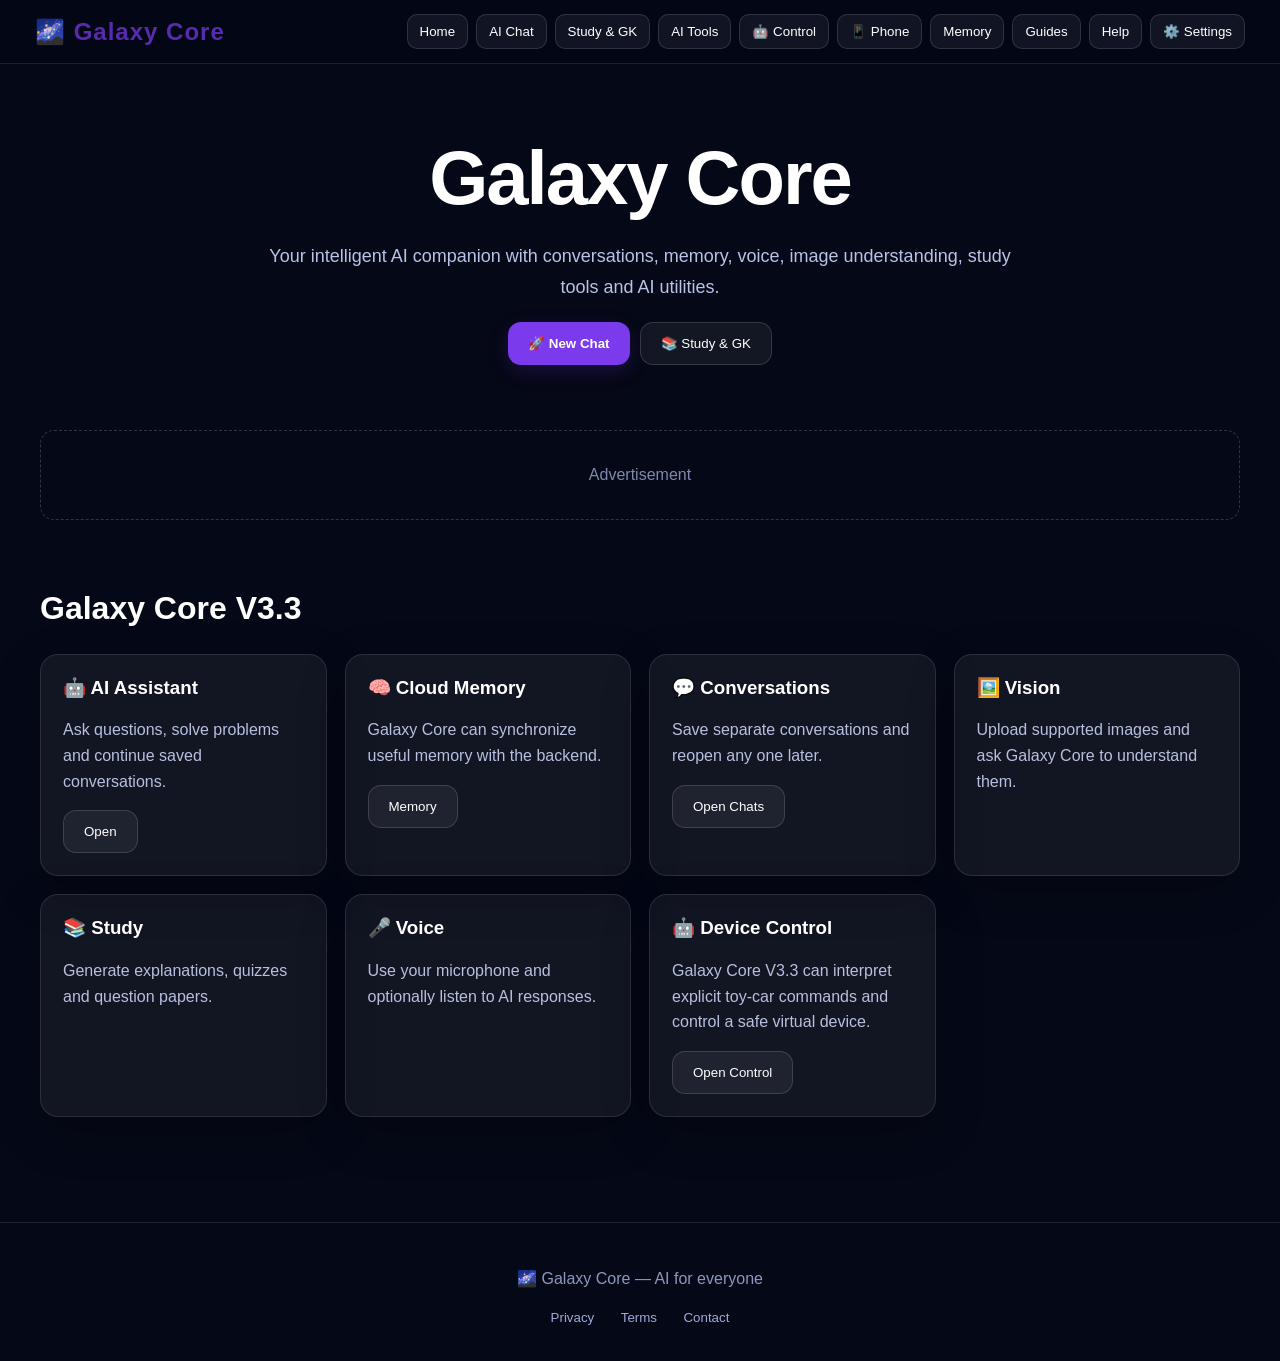
==== Galaxy-core-main/frontend/index.html @ 50ab798a "Add files via upload" ====
<!DOCTYPE html>
<html lang="en">
<head>
<meta charset="UTF-8">
<meta name="viewport" content="width=device-width, initial-scale=1.0">
<title>Galaxy Core</title>
<meta name="theme-color" content="#050816">
<meta name="description" content="Galaxy Core - AI assistant with conversations, memory, voice and image understanding">
<link rel="manifest" href="manifest.json">
<link rel="icon" href="icon-192.png">

<style>
*{box-sizing:border-box}
html{scroll-behavior:smooth}
body{margin:0;font-family:Arial,Helvetica,sans-serif;background:radial-gradient(circle at top,#111a45 0%,#050816 45%,#02030a 100%);color:#fff;min-height:100vh}
button,textarea,input,select{font-family:inherit}
button{cursor:pointer}
header{position:sticky;top:0;z-index:1000;background:rgba(4,7,22,.94);backdrop-filter:blur(14px);border-bottom:1px solid rgba(255,255,255,.1)}
.nav{max-width:1250px;margin:auto;padding:14px 20px;display:flex;align-items:center;justify-content:space-between;gap:20px}
.logo{font-size:24px;font-weight:800;letter-spacing:1px}.logo span{opacity:.7}
.nav-links{display:flex;gap:8px;flex-wrap:wrap;justify-content:flex-end}
.nav-links button,.control-row button,.file-label{background:rgba(255,255,255,.06);color:#fff;border:1px solid rgba(255,255,255,.13);border-radius:10px;padding:9px 12px}
.nav-links button:hover,.control-row button:hover,.file-label:hover{background:rgba(255,255,255,.1)}
.container{width:min(1200px,calc(100% - 30px));margin:auto}
.hero{padding:70px 0 40px;text-align:center}.hero h1{font-size:clamp(40px,8vw,76px);margin:0;letter-spacing:-2px}
.hero p{max-width:750px;margin:20px auto;color:#b9c3e6;font-size:18px;line-height:1.7}
.primary{background:linear-gradient(135deg,#6c63ff,#00d4ff);color:#fff;border:none;border-radius:13px;padding:13px 20px;font-weight:700}
.secondary{background:rgba(255,255,255,.06);color:#fff;border:1px solid rgba(255,255,255,.14);border-radius:13px;padding:13px 20px}
.section{padding:45px 0}.section h2{margin-top:0;font-size:32px}
.grid{display:grid;grid-template-columns:repeat(auto-fit,minmax(230px,1fr));gap:18px}
.card{background:rgba(255,255,255,.055);border:1px solid rgba(255,255,255,.11);border-radius:18px;padding:22px;box-shadow:0 15px 50px rgba(0,0,0,.2)}
.card h3{margin-top:0}.card p{color:#b7c0df;line-height:1.6}
.ad-slot{min-height:90px;border:1px dashed rgba(255,255,255,.18);border-radius:14px;display:flex;align-items:center;justify-content:center;color:#7f89ad;margin:25px 0}
.hidden{display:none!important}
footer{margin-top:60px;padding:30px 0;border-top:1px solid rgba(255,255,255,.1);color:#8e98bd;text-align:center}
footer button{background:none;border:none;color:#9fa9d8;margin:5px}
.chat-layout{display:grid;grid-template-columns:280px minmax(0,1fr);gap:14px}
.conversation-panel{background:rgba(0,0,0,.22);border:1px solid rgba(255,255,255,.1);border-radius:18px;padding:12px;min-height:620px}
.conversation-head{display:flex;gap:8px;align-items:center;justify-content:space-between;margin-bottom:10px}
.conversation-list{display:grid;gap:7px;max-height:560px;overflow:auto}
.conversation-item{display:flex;gap:5px;align-items:center}
.conversation-open{flex:1;text-align:left;background:rgba(255,255,255,.05);color:#fff;border:1px solid rgba(255,255,255,.08);border-radius:10px;padding:10px}
.conversation-open.active{background:rgba(108,99,255,.28);border-color:rgba(108,99,255,.65)}
.conversation-delete{width:35px;height:35px;padding:0;border-radius:8px;background:rgba(255,70,70,.12);color:#fff;border:1px solid rgba(255,255,255,.08)}
.conversation-title{display:block;white-space:nowrap;overflow:hidden;text-overflow:ellipsis}
.conversation-date{display:block;color:#8993b9;font-size:11px;margin-top:4px}
.chat-box{background:rgba(0,0,0,.22);border:1px solid rgba(255,255,255,.1);border-radius:20px;overflow:hidden}
.chat-toolbar{display:flex;align-items:center;justify-content:space-between;gap:8px;padding:12px 15px;border-bottom:1px solid rgba(255,255,255,.1)}
.mobile-more{display:none;background:rgba(255,255,255,.06);color:#fff;border:1px solid rgba(255,255,255,.14);border-radius:10px;padding:6px 12px;font-size:22px;line-height:1}.mobile-conversation-menu{display:none}
.current-title{font-weight:700;overflow:hidden;text-overflow:ellipsis;white-space:nowrap}
.messages{min-height:400px;max-height:650px;overflow-y:auto;padding:20px}
.empty-chat{text-align:center;color:#8993b9;padding:80px 20px}
.message{max-width:85%;margin:12px 0;padding:13px 16px;border-radius:15px;line-height:1.55;white-space:pre-wrap;word-wrap:break-word}
.user-message{margin-left:auto;background:rgba(92,79,255,.35)}
.ai-message{margin-right:auto;background:rgba(255,255,255,.07)}
.message-tools{display:flex;gap:6px;margin-top:7px}
.message-tools button{font-size:12px;padding:5px 8px;border-radius:7px;background:rgba(255,255,255,.05);color:#b9c3e6;border:1px solid rgba(255,255,255,.08)}
.chat-controls{
position:sticky;
bottom:12px;
z-index:50;
margin:12px 14px 14px;
padding:12px;
border:1px solid rgba(255,255,255,.14);
border-radius:18px;
background:rgba(7,10,25,.82);
backdrop-filter:blur(18px);
-webkit-backdrop-filter:blur(18px);
box-shadow:0 12px 38px rgba(0,0,0,.38),0 0 0 1px rgba(124,58,237,.08);
}
textarea{width:100%;min-height:58px;max-height:180px;resize:vertical;background:rgba(0,0,0,.28);color:#fff;border:1px solid rgba(255,255,255,.14);border-radius:14px;padding:14px;outline:none;box-sizing:border-box}
textarea:focus,input:focus,select:focus{border-color:#6c63ff;box-shadow:0 0 0 2px rgba(108,99,255,.12)}
.control-row{display:flex;align-items:center;flex-wrap:wrap;gap:8px;margin-top:9px}
.control-row button,.file-label{height:40px;display:inline-flex;align-items:center;justify-content:center;gap:6px;padding:0 12px;border-radius:12px;cursor:pointer;box-sizing:border-box}
.control-row button:not(.primary),.file-label{background:rgba(255,255,255,.06);color:#e9edff;border:1px solid rgba(255,255,255,.12)}
.control-row button:not(.primary):hover,.file-label:hover{background:rgba(255,255,255,.11);border-color:rgba(255,255,255,.22)}
.control-row .primary{min-width:88px;box-shadow:0 5px 18px rgba(108,99,255,.25)}
.file-label{display:inline-flex}
input[type=file]{display:none}
.preview{margin-top:12px;display:none}
.image-grid{display:grid;grid-template-columns:repeat(auto-fill,minmax(110px,1fr));gap:10px;margin-top:12px}
.image-card{position:relative;background:rgba(255,255,255,.05);border:1px solid rgba(255,255,255,.1);border-radius:12px;padding:6px}
.image-card img{width:100%;height:100px;object-fit:cover;border-radius:8px;display:block}
.image-card button{width:100%;margin-top:5px;padding:6px;border-radius:8px;border:1px solid rgba(255,255,255,.12);background:rgba(255,70,70,.15);color:#fff}
.image-count,.file-info,.status{margin-top:10px;color:#b9c3e6}.status{min-height:20px}
.tool-grid{display:grid;grid-template-columns:repeat(auto-fit,minmax(200px,1fr));gap:12px}.tool-grid button{padding:18px;border-radius:14px;color:#fff;background:rgba(255,255,255,.06);border:1px solid rgba(255,255,255,.12)}
.form-grid{display:grid;grid-template-columns:repeat(auto-fit,minmax(200px,1fr));gap:12px}.form-grid input,.form-grid select{width:100%;background:rgba(0,0,0,.25);color:#fff;border:1px solid rgba(255,255,255,.14);border-radius:11px;padding:12px}
.memory-list{display:grid;gap:10px}.memory-item{background:rgba(255,255,255,.05);border:1px solid rgba(255,255,255,.1);padding:13px;border-radius:12px}.small{color:#8993b9;font-size:13px}
.modal{position:fixed;inset:0;z-index:2000;background:rgba(0,0,0,.75);display:none;align-items:center;justify-content:center;padding:20px}
.modal-content{width:min(700px,100%);max-height:85vh;overflow-y:auto;background:#080c20;border:1px solid rgba(255,255,255,.13);border-radius:20px;padding:25px}
.close-btn{float:right;background:transparent;color:#fff;border:none;font-size:24px}

/* V3.2.1 — floating composer / fixed action controls */
.chat-box{position:relative;overflow:visible}
.messages{padding-bottom:18px}
.chat-controls::before{content:"";position:absolute;inset:-1px;border-radius:18px;pointer-events:none;border:1px solid rgba(124,58,237,.08)}
@media(max-width:700px){
  .chat-controls{position:sticky;bottom:8px;margin:8px 8px 10px;padding:10px;border-radius:16px}
  .chat-controls textarea{min-height:52px;font-size:15px}
  .control-row{gap:6px}
  .control-row button,.file-label{height:38px;min-width:38px;padding:0 10px;border-radius:11px}
  .control-row .primary{min-width:70px}
}
@media(max-width:430px){
  .control-row button,.file-label{font-size:0;width:40px;padding:0}
  .control-row button::first-letter,.file-label::first-letter{font-size:18px}
  .control-row .primary{font-size:0;width:44px}
  .control-row .primary::first-letter{font-size:18px}
}
@media(max-width:850px){.chat-layout{grid-template-columns:1fr}.conversation-panel{display:none}.conversation-list{max-height:220px}.nav{align-items:flex-start;flex-direction:column}.mobile-more{display:block}.chat-box{position:relative}.mobile-conversation-menu{position:absolute;right:10px;top:58px;z-index:1000;width:min(340px,calc(100vw - 28px));background:#080c20;border:1px solid rgba(255,255,255,.14);border-radius:16px;padding:12px;box-shadow:0 18px 50px rgba(0,0,0,.45)}.mobile-conversation-menu.open{display:block}.mobile-conversation-menu .conversation-list{display:grid;max-height:55vh;overflow:auto}}
@media(max-width:700px){.nav-links{justify-content:flex-start}.message{max-width:94%}.hero{padding-top:40px}}

:root {
    --gc-accent: #7c3aed;
    --gc-font-scale: 1;
    --gc-bg: #050816;
}
body { font-size: calc(16px * var(--gc-font-scale)); }
.gc-settings-grid { display:grid; grid-template-columns:repeat(auto-fit,minmax(220px,1fr)); gap:15px; }
.gc-setting { padding:15px; border:1px solid rgba(255,255,255,.12); border-radius:14px; }
.gc-setting label { display:block; margin-bottom:8px; font-weight:600; }
.gc-setting input, .gc-setting select { width:100%; padding:10px; border-radius:10px; border:1px solid rgba(255,255,255,.18); background:rgba(0,0,0,.18); color:inherit; box-sizing:border-box; }
.gc-accent-button { border-color:var(--gc-accent) !important; }
.gc-accent-text { color:var(--gc-accent) !important; }

/* ============================================================
   V3.2.1 PERSONALIZATION FIXES
============================================================ */
:root{--gc-accent:#7c3aed;--gc-accent-soft:rgba(124,58,237,.18);--gc-font-scale:1;--gc-bg:#050816}
body{font-size:calc(16px * var(--gc-font-scale));background:var(--gc-bg)!important}
.gc-settings-card{overflow:hidden}
.gc-settings-actions{display:flex;align-items:center;gap:10px;flex-wrap:wrap;margin-top:18px;padding-top:16px;border-top:1px solid rgba(255,255,255,.12)}
.gc-save-button{background:var(--gc-accent)!important;box-shadow:0 8px 24px var(--gc-accent-soft)!important}
.gc-save-status{font-weight:700;min-height:20px;color:var(--gc-accent)}
.gc-color-row{display:flex;gap:10px;align-items:center}
.gc-color-row input[type="color"]{width:54px;height:42px;padding:3px;cursor:pointer;border-radius:10px}
.gc-color-preview{height:42px;flex:1;border-radius:10px;border:1px solid rgba(255,255,255,.18);background:var(--gc-bg)}
.gc-personalized-greeting{line-height:1.7;padding:24px!important;border:1px solid var(--gc-accent-soft);border-radius:18px;background:rgba(255,255,255,.035)}
.gc-personalized-greeting strong{color:var(--gc-accent)}
.gc-personalized-greeting span{opacity:.9}
.primary{background:var(--gc-accent)!important;box-shadow:0 6px 20px var(--gc-accent-soft)}
.nav-links button:hover,.control-row button:hover,.file-label:hover{border-color:var(--gc-accent);box-shadow:0 0 0 1px var(--gc-accent-soft)}
.gc-setting:focus-within{border-color:var(--gc-accent);box-shadow:0 0 0 2px var(--gc-accent-soft)}
textarea:focus,input:focus,select:focus{border-color:var(--gc-accent)!important;box-shadow:0 0 0 2px var(--gc-accent-soft)!important}
.logo span,.current-title{color:var(--gc-accent)!important}
.status-dot{background:var(--gc-accent)!important;box-shadow:0 0 12px var(--gc-accent)!important}
.chat-controls{border-color:var(--gc-accent-soft)}
body[data-gc-theme="light"]{background:#eef4fb!important;color:#14243a!important}
body[data-gc-theme="light"] header{background:rgba(255,255,255,.96);border-bottom-color:#cbd8e8}
body[data-gc-theme="light"] .nav-links button{color:#20344d;background:#fff;border-color:#c9d8e8}
body[data-gc-theme="light"] .hero p,body[data-gc-theme="light"] .card p,body[data-gc-theme="light"] .small{color:#526b86}
body[data-gc-theme="light"] .card{background:#fff;border-color:#cbd8e8;box-shadow:0 10px 30px rgba(30,60,90,.08)}
body[data-gc-theme="light"] .chat-box{background:#f4f8fd;border-color:#cbd8e8}
body[data-gc-theme="light"] .chat-toolbar{background:#fff;border-bottom-color:#d4dfeb}
body[data-gc-theme="light"] .messages{background:#f4f8fd}
body[data-gc-theme="light"] .chat-controls{background:rgba(255,255,255,.94);border-color:#cbd8e8}
body[data-gc-theme="light"] textarea,body[data-gc-theme="light"] input,body[data-gc-theme="light"] select{background:#fff;color:#14243a;border-color:#b9cbe0}
body[data-gc-theme="light"] .control-row button,body[data-gc-theme="light"] .file-label{color:#20344d;background:#fff;border-color:#c4d4e5}
body[data-gc-theme="light"] .gc-setting{background:#f5f9fd;border-color:#cbd8e8}
body[data-gc-theme="light"] .message.ai-message{background:#fff;color:#17263a;border-color:#d1deeb}
body[data-gc-theme="light"] .message.user-message{background:var(--gc-accent);color:#fff}
body[data-gc-theme="light"] .empty-chat{color:#526b86}
body[data-gc-theme="midnight"]{background:#02030b!important}
body[data-gc-theme="midnight"] header,body[data-gc-theme="midnight"] .chat-controls{background:rgba(4,6,18,.94)}
body[data-gc-theme="system"]{}

.gc-control-grid{display:grid;grid-template-columns:repeat(auto-fit,minmax(180px,1fr));gap:12px;margin-top:16px}
.gc-control-stat{background:rgba(255,255,255,.05);border:1px solid rgba(255,255,255,.1);border-radius:14px;padding:16px}
.gc-control-stat .label{display:block;color:#8993b9;font-size:12px;text-transform:uppercase;letter-spacing:.08em;margin-bottom:6px}
.gc-control-stat .value{font-size:22px;font-weight:800}
.gc-device-status{margin-top:15px;padding:14px;border-radius:13px;background:rgba(34,197,94,.08);border:1px solid rgba(34,197,94,.25);color:#d9ffe8}
.gc-control-actions{display:flex;gap:10px;flex-wrap:wrap;margin-top:16px}
.gc-control-actions button{min-width:130px}
.gc-command-hint{color:#aeb8d8;line-height:1.7;margin-top:12px}
body[data-gc-theme="light"] .gc-control-stat{background:#f5f9fd;border-color:#cbd8e8}
body[data-gc-theme="light"] .gc-device-status{background:#eefaf2;color:#185c34;border-color:#bfe4ca}
@media(max-width:700px){.gc-settings-actions{flex-direction:column;align-items:stretch}.gc-settings-actions button{width:100%}.gc-save-status{text-align:center}}

</style>
</head>

<body>
<header>
<div class="nav">
<div class="logo">🌌 Galaxy <span>Core</span></div>
<div class="nav-links">
<button onclick="showSection('home')">Home</button>
<button onclick="showSection('chat')">AI Chat</button>
<button onclick="showSection('study')">Study & GK</button>
<button onclick="showSection('tools')">AI Tools</button>
<button onclick="showSection('control')">🤖 Control</button><button onclick="showSection('chat')">📱 Phone</button>
<button onclick="showSection('memory')">Memory</button>
<button onclick="showSection('guides')">Guides</button>
<button onclick="showSection('help')">Help</button>
            <button onclick="showSection('settings')">⚙️ Settings</button>
</div>
</div>
</header>

<main>
<div id="home" class="container">
<section class="hero">
<h1>Galaxy Core</h1>
<p>Your intelligent AI companion with conversations, memory, voice, image understanding, study tools and AI utilities.</p>
<div style="display:flex;justify-content:center;gap:10px;flex-wrap:wrap">
<button class="primary" onclick="startNewChat();showSection('chat')">🚀 New Chat</button>
<button class="secondary" onclick="showSection('study')">📚 Study & GK</button>
</div>
</section>

<div class="ad-slot">Advertisement</div>

<section class="section">
<h2>Galaxy Core V3.3</h2>
<div class="grid">
<div class="card"><h3>🤖 AI Assistant</h3><p>Ask questions, solve problems and continue saved conversations.</p><button class="secondary" onclick="showSection('chat')">Open</button></div>
<div class="card"><h3>🧠 Cloud Memory</h3><p>Galaxy Core can synchronize useful memory with the backend.</p><button class="secondary" onclick="showSection('memory')">Memory</button></div>
<div class="card"><h3>💬 Conversations</h3><p>Save separate conversations and reopen any one later.</p><button class="secondary" onclick="showSection('chat')">Open Chats</button></div>
<div class="card"><h3>🖼️ Vision</h3><p>Upload supported images and ask Galaxy Core to understand them.</p></div>
<div class="card"><h3>📚 Study</h3><p>Generate explanations, quizzes and question papers.</p></div>
<div class="card"><h3>🎤 Voice</h3><p>Use your microphone and optionally listen to AI responses.</p></div>
<div class="card"><h3>🤖 Device Control</h3><p>Galaxy Core V3.3 can interpret explicit toy-car commands and control a safe virtual device.</p><button class="secondary" onclick="showSection('control')">Open Control</button></div>
</div>
</section>
</div>

<section id="chat" class="container section hidden">
<h2>🤖 AI Chat</h2>

<div class="chat-layout">
<aside class="conversation-panel">
<div class="conversation-head">
<strong>💬 Conversations</strong>
<button class="primary" onclick="startNewChat()">＋ New</button>
</div>
<div class="small" style="margin-bottom:10px">Saved conversations remain here after refresh or reopening the app.</div>
<div id="conversationList" class="conversation-list"></div>
</aside>

<div class="chat-box">
<div class="chat-toolbar">
<div id="currentConversationTitle" class="current-title">New Chat</div>
<div style="display:flex;gap:6px">
<button class="secondary" onclick="renameCurrentConversation()">✏️ Rename</button>
</div>
<button class="mobile-more" onclick="toggleMobileConversations()" aria-label="More options">⋯</button>
</div>

<div id="mobileConversationMenu" class="mobile-conversation-menu">
<div class="conversation-head"><strong>💬 Conversations</strong><button class="primary" onclick="startNewChat();closeMobileConversations()">＋ New</button></div>
<div id="mobileConversationList" class="conversation-list"></div>
</div>

<div id="messages" class="messages">
<div class="empty-chat">🌌 Start a new conversation with Galaxy Core.</div>
</div>

<div class="chat-controls">
<textarea id="messageInput" placeholder="Ask Galaxy Core anything..." onkeydown="handleEnter(event)"></textarea>

<div class="control-row">
<button class="primary" onclick="sendMessage()">🚀 Send</button>

<label class="file-label">🖼️ Image
<input id="imageInput" type="file" accept="image/jpeg,image/png,image/webp,image/gif" multiple onchange="handleImages(event)">
</label>

<label class="file-label">📄 Document
<input id="documentInput" type="file" accept=".pdf,.txt,.md,application/pdf,text/plain,text/markdown" onchange="handleDocument(event)">
</label>

<button onclick="startVoice()">🎤 Voice</button>
<button onclick="toggleTTS()" id="ttsButton">🔇 TTS OFF</button>
<button onclick="clearCurrentChat()">🗑️ Clear</button>
</div>

<div id="imagePreview" class="preview">
<div id="imageGrid" class="image-grid"></div>
<div id="imageCount" class="image-count"></div>
<button onclick="removeAllImages()">Remove All Images</button>
</div>

<div id="fileInfo" class="file-info"></div>
<div id="chatStatus" class="status"></div>
</div>
</div>
</div>
</section>

<section id="study" class="container section hidden">
<h2>📚 Study & GK</h2>
<div class="card">
<div class="form-grid">
<input id="studyTopic" placeholder="Topic e.g. Solar System">
<input id="studyClass" placeholder="Class e.g. VI">
<select id="studyQuestions"><option value="5">5 Questions</option><option value="10" selected>10 Questions</option><option value="20">20 Questions</option></select>
</div>
<div class="control-row">
<button class="primary" onclick="generateExplanation()">📖 Explain Topic</button>
<button class="primary" onclick="generateQuiz()">📝 Generate Quiz</button>
<button class="primary" onclick="generateQuestionPaper()">📄 Question Paper</button>
</div>
<div id="studyResult" class="card" style="margin-top:15px">Results will appear here.</div>
</div>
</section>

<section id="tools" class="container section hidden">
<h2>🛠️ AI Tools</h2>
<div class="card">
<textarea id="toolInput" placeholder="Enter text for the AI tool..."></textarea>
<div class="tool-grid" style="margin-top:15px">
<button onclick="runTool('summarize')">📌 Summarize</button>
<button onclick="runTool('rewrite')">✍️ Rewrite</button>
<button onclick="runTool('simplify')">💡 Simplify</button>
<button onclick="runTool('translate')">🌐 Translate</button>
<button onclick="runTool('ideas')">💭 Generate Ideas</button>
<button onclick="runTool('email')">✉️ Write Email</button>
<button onclick="runTool('code')">💻 Explain Code</button>
<button onclick="runTool('math')">🧮 Solve Problem</button>
</div>
<div id="toolResult" class="card" style="margin-top:15px">Tool result will appear here.</div>
</div>
</section>

<section id="control" class="container section hidden">
<h2>🤖 Galaxy Core Control Engine</h2>
<div class="card">
<p><strong>V3.3.0 Control Prototype</strong> — Galaxy Core can now distinguish explicit device commands from normal chat and control a software-only virtual toy car.</p>
<p class="gc-command-hint">Try voice or text commands such as <strong>“move the car forward”</strong>, <strong>“turn left”</strong>, <strong>“go forward slowly for 3 seconds”</strong>, or the emergency command <strong>“STOP”</strong>.</p>
<div class="gc-control-actions">
<button class="primary" onclick="sendControlCommand('move the car forward')">⬆️ Forward</button>
<button class="secondary" onclick="sendControlCommand('turn left')">↩️ Left</button>
<button class="secondary" onclick="sendControlCommand('turn right')">↪️ Right</button>
<button class="secondary" onclick="sendControlCommand('reverse the car')">⬇️ Reverse</button>
<button class="secondary" onclick="sendControlCommand('stop the car')">🛑 STOP</button>
<button class="secondary" onclick="resetVirtualCarUI()">↩️ Reset</button>
</div>
<div class="gc-control-grid">
<div class="gc-control-stat"><span class="label">Device</span><span id="gcCarName" class="value">Galaxy Virtual Car</span></div>
<div class="gc-control-stat"><span class="label">Direction</span><span id="gcCarDirection" class="value">North</span></div>
<div class="gc-control-stat"><span class="label">Speed</span><span id="gcCarSpeed" class="value">0%</span></div>
<div class="gc-control-stat"><span class="label">Position</span><span id="gcCarPosition" class="value">0.00, 0.00</span></div>
</div>
<div id="gcDeviceStatus" class="gc-device-status">🟢 Virtual device online — waiting for a command.</div>
</div>
</section>

<section id="memory" class="container section hidden">
<h2>🧠 Galaxy Core Memory</h2>
<div class="card">
<p>Galaxy Core uses an anonymous profile ID so your browser can identify your cloud-memory profile.</p>
<p class="small">Profile ID: <span id="profileIdDisplay"></span></p>
<div class="control-row">
<button class="primary" onclick="syncMemory()">🔄 Sync Current Chat</button>
<button class="secondary" onclick="refreshCloudMemory()">☁️ Load Cloud Memory</button>
<button class="secondary" onclick="clearCloudMemory()">🗑️ Clear Cloud Memory</button>
</div>
<div id="memoryStatus" class="status"></div>
</div>
<div class="card" style="margin-top:15px">
<h3>Saved Memory</h3>
<div id="memoryList" class="memory-list">No cloud memory loaded.</div>
</div>
</section>

<section id="settings" class="container section hidden">
<h2>⚙️ Galaxy Core Personalization</h2>
<div class="card gc-settings-card">
<p>Customize Galaxy Core on this device. Changes are applied when you press <strong>💾 Save Personalization</strong> and remain saved in this browser.</p>
<div class="gc-settings-grid">
<div class="gc-setting"><label for="gcTheme">🌗 Theme</label><select id="gcTheme"><option value="dark">Dark</option><option value="light">Light</option><option value="system">System</option></select></div>
<div class="gc-setting"><label for="gcAccent">🎨 Accent Color</label><select id="gcAccent"><option value="#7c3aed">Purple</option><option value="#06b6d4">Cyan</option><option value="#22c55e">Green</option><option value="#f59e0b">Amber</option><option value="#ef4444">Red</option><option value="#ec4899">Pink</option></select></div>
<div class="gc-setting"><label for="gcBackground">🖌️ Background Color</label><div class="gc-color-row"><input id="gcBackground" type="color" value="#050816" aria-label="Choose background color"><div id="gcBackgroundPreview" class="gc-color-preview" title="Selected background"></div></div></div>
<div class="gc-setting"><label for="gcFontSize">🔠 Font Size</label><select id="gcFontSize"><option value="0.9">Small</option><option value="1">Medium</option><option value="1.15">Large</option></select></div>
<div class="gc-setting"><label for="gcAiName">🤖 AI Name</label><input id="gcAiName" maxlength="40" placeholder="Galaxy Core"></div>
<div class="gc-setting"><label for="gcGreeting">👋 Greeting</label><input id="gcGreeting" maxlength="160" placeholder="Hello! How can I help you?"></div>
<div class="gc-setting"><label for="gcShowGreeting">💬 Show Greeting</label><select id="gcShowGreeting"><option value="true">Show</option><option value="false">Hide</option></select></div>
<div class="gc-setting"><label for="gcResponseStyle">📝 Response Style</label><select id="gcResponseStyle"><option value="balanced">Balanced</option><option value="concise">Concise</option><option value="detailed">Detailed</option><option value="friendly">Friendly</option><option value="professional">Professional</option></select></div>
<div class="gc-setting"><label for="gcVoiceEnabled">🔊 Voice Preference</label><select id="gcVoiceEnabled"><option value="manual">Manual</option><option value="on">Voice Ready</option><option value="off">Voice Off</option></select></div>
</div>
<div class="gc-settings-actions">
<button class="primary gc-save-button" onclick="savePersonalization()">💾 Save Personalization</button>
<button class="secondary" onclick="resetPersonalization()">↩️ Reset</button>
<span id="gcPersonalizationStatus" class="gc-save-status" aria-live="polite"></span>
</div>
</div>
</section>

<section id="guides" class="container section hidden">
<h2>📖 Guides</h2>
<div class="grid">
<div class="card"><h3>Generative AI</h3><p>Generative AI creates text, images, code and other content from user instructions.</p></div>
<div class="card"><h3>AI Memory</h3><p>Memory allows an AI application to preserve useful information between conversations.</p></div>
<div class="card"><h3>Galaxy Core Architecture</h3><p>The Cloudflare frontend communicates with the FastAPI backend hosted on Render.</p></div>
<div class="card"><h3>API Key Security</h3><p>API keys should remain on the backend and must never be exposed inside frontend JavaScript.</p></div>
<div class="card"><h3>Voice AI</h3><p>Browser speech recognition can convert spoken words into text before sending them to an AI backend.</p></div>
<div class="card"><h3>Multimodal AI</h3><p>Multimodal systems can process supported images and documents in addition to text.</p></div>
</div>
</section>

<section id="help" class="container section hidden">
<h2>❓ Help & FAQ</h2>
<div class="grid">
<div class="card"><h3>How do I chat?</h3><p>Open AI Chat, type your question and press Send.</p></div>
<div class="card"><h3>How do conversations work?</h3><p>Each saved conversation has its own message history. Refreshing the app opens a clean New Chat, while saved conversations remain available in the list.</p></div>
<div class="card"><h3>How does memory work?</h3><p>Galaxy Core associates your browser with an anonymous profile ID and can synchronize memory with the backend.</p></div>
<div class="card"><h3>Can I use images?</h3><p>Yes. Multiple supported images can be uploaded together and analyzed.</p></div>
<div class="card"><h3>Can I use voice?</h3><p>Yes, if your browser supports speech recognition.</p></div>
<div class="card"><h3>Why might a response fail?</h3><p>Cloud services and AI model providers can occasionally experience temporary errors or delays.</p></div>
</div>
</section>
</main>

<footer>
<p>🌌 Galaxy Core — AI for everyone</p>
<button onclick="openModal('privacyModal')">Privacy</button>
<button onclick="openModal('termsModal')">Terms</button>
<button onclick="openModal('contactModal')">Contact</button>
</footer>

<div id="privacyModal" class="modal"><div class="modal-content"><button class="close-btn" onclick="closeModal('privacyModal')">×</button><h2>Privacy</h2><p>Galaxy Core is designed to keep the Gemini API key on the backend rather than exposing it to browser users.</p><p>Anonymous profile information may be used to associate cloud-memory data with the same browser profile.</p><p>Do not enter highly sensitive personal information unless the service's final privacy policy explains how it is handled.</p></div></div>
<div id="termsModal" class="modal"><div class="modal-content"><button class="close-btn" onclick="closeModal('termsModal')">×</button><h2>Terms</h2><p>Galaxy Core is an AI software service. AI-generated answers may contain errors and should be independently checked when accuracy is important.</p><p>Users are responsible for the information they submit and how they use generated content.</p></div></div>
<div id="contactModal" class="modal"><div class="modal-content"><button class="close-btn" onclick="closeModal('contactModal')">×</button><h2>Contact</h2><p>Galaxy Core support contact information can be added here when the public support system is finalized.</p></div></div>


<script>
"use strict";

/* ============================================================
   CONFIG
   ============================================================ */

const API_BASE = "https://galaxy-core-2lbu.onrender.com";
const API_URL = API_BASE + "/chat";
const MEMORY_URL = API_BASE + "/memory";

const MAX_IMAGES = 10;
const MAX_IMAGE_SIZE = 20 * 1024 * 1024;
const MAX_TOTAL_IMAGE_SIZE = 100 * 1024 * 1024;
const MAX_HISTORY = 30;
const CONVERSATIONS_KEY = "galaxyCoreConversationsV2";
const PROFILE_KEY = "galaxyCoreProfileId";

/* ============================================================
   V3.3.1 PHONE ASSISTANT
   The cloud backend returns a validated PHONE_ACTION intent.
   The Android companion listens for the galaxycore:// URI.
   ============================================================ */

const PHONE_COMPANION_SCHEME = "galaxycore://open?app=";

function launchPhoneAction(data) {
    if (!data || data.intent !== "phone_action") return false;

    const app = String(data.action?.app || "").toLowerCase();
    const label = data.action?.label || app || "app";
    const allowed = new Set(["youtube", "whatsapp", "chrome"]);

    if (!allowed.has(app)) {
        addPhoneStatus(`⚠️ Phone action blocked: ${label}`);
        return true;
    }

    addPhoneStatus(`📱 Opening ${label}...`);

    try {
        window.location.href = PHONE_COMPANION_SCHEME + encodeURIComponent(app);
    } catch (error) {
        console.error("Phone companion launch:", error);
        addPhoneStatus("⚠️ Could not start the Android companion.");
    }
    return true;
}

function addPhoneStatus(text) {
    const status = document.getElementById("chatStatus");
    if (status) status.textContent = text;
}

/* ============================================================
   PROFILE
   ============================================================ */

function createProfileId() {
    if (window.crypto && crypto.randomUUID) return crypto.randomUUID();
    return "gc-" + Date.now().toString(36) + "-" + Math.random().toString(36).slice(2);
}

let profileId = localStorage.getItem(PROFILE_KEY);
if (!profileId) {
    profileId = createProfileId();
    localStorage.setItem(PROFILE_KEY, profileId);
}
document.getElementById("profileIdDisplay").textContent = profileId;

/* ============================================================
   CONVERSATIONS
   IMPORTANT:
   - Conversations persist in localStorage.
   - The ACTIVE chat is intentionally NOT restored on refresh.
   - On every page/app load we start with a clean New Chat.
   ============================================================ */

let conversations = loadConversations();
let currentConversationId = null;
let history = [];
let selectedImages = [];
let selectedDocument = null;
let cloudMemory = [];
let ttsEnabled = false;

function loadConversations() {
    try {
        const value = JSON.parse(localStorage.getItem(CONVERSATIONS_KEY) || "[]");
        if (!Array.isArray(value)) return [];
        return value.filter(c =>
            c &&
            typeof c.id === "string" &&
            Array.isArray(c.messages)
        );
    } catch {
        return [];
    }
}

function saveConversations() {
    // Keep the browser database reasonably small.
    conversations = conversations.slice(-100);
    localStorage.setItem(CONVERSATIONS_KEY, JSON.stringify(conversations));
}

function makeConversationId() {
    if (window.crypto && crypto.randomUUID) return crypto.randomUUID();
    return "conv-" + Date.now().toString(36) + "-" + Math.random().toString(36).slice(2);
}

function makeConversationTitle(message) {
    const clean = String(message || "New Conversation").replace(/\s+/g, " ").trim();
    if (!clean) return "New Conversation";
    return clean.length > 45 ? clean.slice(0, 45) + "…" : clean;
}

function createConversation(firstMessage = "") {
    const conversation = {
        id: makeConversationId(),
        title: makeConversationTitle(firstMessage),
        createdAt: Date.now(),
        updatedAt: Date.now(),
        messages: []
    };
    conversations.push(conversation);
    currentConversationId = conversation.id;
    saveConversations();
    renderConversationList();
    updateCurrentTitle();
    return conversation;
}

function getCurrentConversation() {
    return conversations.find(c => c.id === currentConversationId) || null;
}

function persistCurrentConversation() {
    const conversation = getCurrentConversation();
    if (!conversation) return;

    conversation.messages = history.slice(-100).map(item => ({
        role: item.role,
        content: item.content
    }));

    conversation.updatedAt = Date.now();
    saveConversations();
    renderConversationList();
}

function startNewChat() {
    currentConversationId = null;
    history = [];
    renderMessages();
    updateCurrentTitle();
    renderConversationList();

    const input = document.getElementById("messageInput");
    if (input) {
        input.value = "";
        input.focus();
    }
}

function openConversation(id) {
    const conversation = conversations.find(c => c.id === id);
    if (!conversation) return;

    currentConversationId = id;
    history = Array.isArray(conversation.messages)
        ? conversation.messages.map(item => ({
            role: item.role,
            content: item.content
        }))
        : [];

    renderMessages();
    updateCurrentTitle();
    renderConversationList();
    showSection("chat");

    document.getElementById("messageInput").focus();
}

function deleteConversation(id) {
    const conversation = conversations.find(c => c.id === id);
    if (!conversation) return;

    if (!confirm(`Delete "${conversation.title}"?`)) return;

    conversations = conversations.filter(c => c.id !== id);

    if (currentConversationId === id) {
        startNewChat();
    } else {
        saveConversations();
        renderConversationList();
    }
}

function renameCurrentConversation() {
    const conversation = getCurrentConversation();
    if (!conversation) {
        alert("There is no saved conversation to rename yet.");
        return;
    }

    const name = prompt("Enter a new conversation name:", conversation.title);
    if (name === null) return;

    const clean = name.trim();
    if (!clean) return;

    conversation.title = clean.slice(0, 80);
    conversation.updatedAt = Date.now();
    saveConversations();
    renderConversationList();
    updateCurrentTitle();
}

function renderConversationList() {
    renderConversationListInto(document.getElementById("conversationList"));
    renderConversationListInto(document.getElementById("mobileConversationList"));
}

function renderConversationListInto(list) {
    if (!list) return;
    list.innerHTML = "";

    if (!conversations.length) {
        list.innerHTML = '<div class="small">No saved conversations yet.</div>';
        return;
    }

    const ordered = [...conversations].sort((a, b) => b.updatedAt - a.updatedAt);
    ordered.forEach(conversation => {
        const row = document.createElement("div");
        row.className = "conversation-item";

        const open = document.createElement("button");
        open.className = "conversation-open" + (conversation.id === currentConversationId ? " active" : "");

        const title = document.createElement("span");
        title.className = "conversation-title";
        title.textContent = conversation.title || "Untitled Conversation";

        const date = document.createElement("span");
        date.className = "conversation-date";
        date.textContent = new Date(conversation.updatedAt).toLocaleString();

        open.appendChild(title);
        open.appendChild(date);
        open.onclick = () => { openConversation(conversation.id); closeMobileConversations(); };

        const del = document.createElement("button");
        del.className = "conversation-delete";
        del.textContent = "🗑️";
        del.title = "Delete conversation";
        del.onclick = () => { deleteConversation(conversation.id); closeMobileConversations(); };

        row.appendChild(open);
        row.appendChild(del);
        list.appendChild(row);
    });
}

function toggleMobileConversations() {
    document.getElementById("mobileConversationMenu")?.classList.toggle("open");
}

function closeMobileConversations() {
    document.getElementById("mobileConversationMenu")?.classList.remove("open");
}

document.addEventListener("click", (event) => {
    const menu = document.getElementById("mobileConversationMenu");
    const button = document.querySelector(".mobile-more");
    if (!menu || !menu.classList.contains("open")) return;
    if (!menu.contains(event.target) && !button?.contains(event.target)) closeMobileConversations();
});

function updateCurrentTitle() {
    const element = document.getElementById("currentConversationTitle");
    const conversation = getCurrentConversation();
    element.textContent = conversation ? conversation.title : "New Chat";
}

/* ============================================================
   CHAT RENDERING
   ============================================================ */

function renderMessages() {
    const box = document.getElementById("messages");
    if (!box) return;
    box.innerHTML = "";

    const p = getPersonalization();

    if (!history.length) {
        if (p.showGreeting === "true") {
            const greeting = document.createElement("div");
            greeting.className = "empty-chat gc-personalized-greeting";
            greeting.innerHTML = `🌌 <strong>${escapeHtml(p.aiName)}</strong><br><span>${escapeHtml(p.greeting)}</span>`;
            box.appendChild(greeting);
        }
        return;
    }

    history.forEach((item) => {
        const wrapper = document.createElement("div");
        const div = document.createElement("div");
        div.className = "message " + (item.role === "user" ? "user-message" : "ai-message");
        div.textContent = item.content || "";
        wrapper.appendChild(div);

        if (item.role === "model") {
            const tools = document.createElement("div");
            tools.className = "message-tools";
            const speakButton = document.createElement("button");
            speakButton.textContent = "🔊 Speak";
            speakButton.onclick = () => speak(item.content || "");
            const copyButton = document.createElement("button");
            copyButton.textContent = "📋 Copy";
            copyButton.onclick = async () => {
                try {
                    await navigator.clipboard.writeText(item.content || "");
                    copyButton.textContent = "✓ Copied";
                    setTimeout(() => copyButton.textContent = "📋 Copy", 1200);
                } catch { alert("Copy is not available in this browser."); }
            };
            tools.appendChild(speakButton);
            tools.appendChild(copyButton);
            wrapper.appendChild(tools);
        }
        box.appendChild(wrapper);
    });
    box.scrollTop = box.scrollHeight;
}

function handleEnter(event) {
    if (event.key === "Enter" && !event.shiftKey) {
        event.preventDefault();
        sendMessage();
    }
}

/* ============================================================
   IMAGE UPLOAD
   ============================================================ */

function handleImages(event) {
    const files = Array.from(event.target.files || []);
    if (!files.length) return;

    const combined = [...selectedImages, ...files];

    if (combined.length > MAX_IMAGES) {
        alert(`You can select up to ${MAX_IMAGES} images per request.`);
        event.target.value = "";
        return;
    }

    const oversized = files.find(file => file.size > MAX_IMAGE_SIZE);
    if (oversized) {
        alert("Each image can be up to 20 MB before browser optimization.");
        event.target.value = "";
        return;
    }

    const totalSize = combined.reduce((sum, file) => sum + file.size, 0);
    if (totalSize > MAX_TOTAL_IMAGE_SIZE) {
        alert("The selected images exceed the 100 MB browser selection limit.");
        event.target.value = "";
        return;
    }

    selectedImages = combined;
    event.target.value = "";
    renderImagePreviews();
}

function renderImagePreviews() {
    const preview = document.getElementById("imagePreview");
    const grid = document.getElementById("imageGrid");
    const count = document.getElementById("imageCount");

    grid.innerHTML = "";

    if (!selectedImages.length) {
        preview.style.display = "none";
        count.textContent = "";
        return;
    }

    preview.style.display = "block";
    count.textContent =
        `${selectedImages.length} image${selectedImages.length === 1 ? "" : "s"} selected.`;

    selectedImages.forEach((file, index) => {
        const card = document.createElement("div");
        card.className = "image-card";

        const img = document.createElement("img");
        img.alt = file.name || `Image ${index + 1}`;

        const reader = new FileReader();
        reader.onload = e => img.src = e.target.result;
        reader.readAsDataURL(file);

        const button = document.createElement("button");
        button.textContent = "Remove";
        button.onclick = () => {
            selectedImages.splice(index, 1);
            renderImagePreviews();
        };

        card.appendChild(img);
        card.appendChild(button);
        grid.appendChild(card);
    });

    document.getElementById("fileInfo").textContent =
        `${selectedImages.length} image${selectedImages.length === 1 ? "" : "s"} ready for analysis.`;
}

function removeAllImages() {
    selectedImages = [];
    document.getElementById("imageInput").value = "";
    renderImagePreviews();

    if (!selectedDocument) {
        document.getElementById("fileInfo").textContent = "";
    }
}

async function prepareImage(file) {
    if (file.size <= 5 * 1024 * 1024) {
        return {
            base64: await fileToDataURL(file),
            mimeType: file.type || "image/jpeg",
            name: file.name
        };
    }

    try {
        const bitmap = await createImageBitmap(file);
        const maxDimension = 4096;
        const scale = Math.min(
            1,
            maxDimension / Math.max(bitmap.width, bitmap.height)
        );

        const width = Math.max(1, Math.round(bitmap.width * scale));
        const height = Math.max(1, Math.round(bitmap.height * scale));

        const canvas = document.createElement("canvas");
        canvas.width = width;
        canvas.height = height;

        const ctx = canvas.getContext("2d");
        if (!ctx) throw new Error("Could not prepare image.");

        ctx.drawImage(bitmap, 0, 0, width, height);
        bitmap.close();

        return {
            base64: canvas.toDataURL("image/jpeg", 0.88),
            mimeType: "image/jpeg",
            name: file.name.replace(/\.[^.]+$/, "") + ".jpg"
        };
    } catch {
        return {
            base64: await fileToDataURL(file),
            mimeType: file.type || "image/jpeg",
            name: file.name
        };
    }
}

/* ============================================================
   DOCUMENT
   ============================================================ */

function handleDocument(event) {
    const file = event.target.files[0];
    if (!file) return;

    if (file.size > 20 * 1024 * 1024) {
        alert("Document must be 20 MB or smaller.");
        event.target.value = "";
        return;
    }

    selectedDocument = file;
    document.getElementById("fileInfo").textContent = "Document: " + file.name;
}

function fileToDataURL(file) {
    return new Promise((resolve, reject) => {
        const reader = new FileReader();
        reader.onload = () => resolve(reader.result);
        reader.onerror = () => reject(new Error("Could not read file."));
        reader.readAsDataURL(file);
    });
}

/* ============================================================
   V3.3 CONTROL ENGINE UI
   ============================================================ */

function renderControlDevice(device) {
    if (!device) return;
    const name = document.getElementById("gcCarName");
    const direction = document.getElementById("gcCarDirection");
    const speed = document.getElementById("gcCarSpeed");
    const position = document.getElementById("gcCarPosition");
    const status = document.getElementById("gcDeviceStatus");

    if (name) name.textContent = device.name || "Galaxy Virtual Car";
    if (direction) direction.textContent = String(device.direction || "north").replace(/^./, c => c.toUpperCase());
    if (speed) speed.textContent = `${device.speed ?? 0}%`;
    if (position) position.textContent = `${Number(device.x || 0).toFixed(2)}, ${Number(device.y || 0).toFixed(2)}`;
    if (status) {
        const action = device.last_action || "idle";
        status.textContent = device.moving
            ? `🟢 Virtual device active — ${action} at ${device.speed}% speed.`
            : `🟢 Virtual device online — last action: ${action}.`;
    }
}

function sendControlCommand(command) {
    const input = document.getElementById("messageInput");
    if (!input) return;
    showSection("chat");
    input.value = command;
    sendMessage();
}

function resetVirtualCarUI() {
    renderControlDevice({
        name: "Galaxy Virtual Car",
        direction: "north",
        speed: 0,
        x: 0,
        y: 0,
        moving: false,
        last_action: "reset (local preview)"
    });
    const input = document.getElementById("messageInput");
    if (input) {
        input.value = "stop the car";
        sendMessage();
    }
}

/* ============================================================
   CHAT REQUEST
   ============================================================ */

async function sendMessage() {
    const input = document.getElementById("messageInput");
    const status = document.getElementById("chatStatus");

    const message = input.value.trim();

    if (!message && !selectedImages.length && !selectedDocument) return;

    try {
        status.textContent = "Galaxy Core is preparing your request...";

        let imagePayload = [];
        let documentData = null;
        let documentType = null;

        if (selectedImages.length) {
            for (let i = 0; i < selectedImages.length; i++) {
                status.textContent =
                    `Preparing image ${i + 1}/${selectedImages.length}...`;

                const prepared = await prepareImage(selectedImages[i]);

                imagePayload.push({
                    base64: prepared.base64.split(",")[1] || prepared.base64,
                    mime_type: prepared.mimeType,
                    name: prepared.name
                });

                await new Promise(resolve => setTimeout(resolve, 0));
            }
        }

        if (selectedDocument) {
            const dataURL = await fileToDataURL(selectedDocument);
            documentData = dataURL.split(",")[1] || dataURL;
            documentType = selectedDocument.type || "application/octet-stream";
        }

        const userText =
            message ||
            (selectedImages.length
                ? `Please analyze these ${selectedImages.length} images together.`
                : "Please analyze this document.");

        // IMPORTANT:
        // Send previous messages to the backend, not the new user message.
        // The backend receives the current message separately.
        const previousHistory = history.slice(-MAX_HISTORY);

        // Create the saved conversation only when the user actually sends something.
        if (!currentConversationId) {
            createConversation(userText);
        }

        history.push({
            role: "user",
            content: userText
        });

        renderMessages();
        input.value = "";

        const response = await fetch(API_URL, {
            method: "POST",
            headers: {"Content-Type": "application/json"},
            body: JSON.stringify({
                user_id: profileId,
                message: userText,
                history: previousHistory,
                images: imagePayload,
                document_base64: documentData,
                document_mime_type: documentType
            })
        });

        const data = await safeJson(response);

        if (!response.ok) {
            throw new Error(data.detail || `Backend request failed (${response.status}).`);
        }

        const answer = data.answer || "No answer returned.";

        if (data.intent === "action" && data.device) {
            renderControlDevice(data.device);
        }

        if (data.intent === "phone_action") {
            launchPhoneAction(data);
        }

        history.push({
            role: "model",
            content: answer
        });

        persistCurrentConversation();
        renderMessages();

        if (ttsEnabled) speak(answer);

        // Cloud memory is refreshed after a successful response.
        refreshCloudMemory(false);

    } catch (error) {
        console.error("Galaxy Core chat error:", error);

        const errorMessage =
            "⚠️ " + (error.message || "Something went wrong.");

        // Keep the user's actual conversation intact; show an error separately.
        history.push({
            role: "model",
            content: errorMessage
        });

        persistCurrentConversation();
        renderMessages();

    } finally {
        status.textContent = "";
        removeAllImages();

        selectedDocument = null;
        document.getElementById("documentInput").value = "";
        document.getElementById("fileInfo").textContent = "";
    }
}

async function safeJson(response) {
    const text = await response.text();

    try {
        return text ? JSON.parse(text) : {};
    } catch {
        return {
            detail: text || `Server returned HTTP ${response.status}.`
        };
    }
}

/* ============================================================
   VOICE
   ============================================================ */

function startVoice() {
    const SpeechRecognition =
        window.SpeechRecognition || window.webkitSpeechRecognition;

    if (!SpeechRecognition) {
        alert("Speech recognition is not supported by this browser.");
        return;
    }

    const recognition = new SpeechRecognition();
    recognition.lang = "en-IN";
    recognition.interimResults = false;
    recognition.maxAlternatives = 1;

    recognition.onstart = () => {
        document.getElementById("chatStatus").textContent = "🎤 Listening...";
    };

    recognition.onresult = event => {
        document.getElementById("messageInput").value =
            event.results[0][0].transcript;
        sendMessage();
    };

    recognition.onerror = event => {
        document.getElementById("chatStatus").textContent =
            "Voice error: " + event.error;
    };

    recognition.onend = () => {
        setTimeout(() => {
            document.getElementById("chatStatus").textContent = "";
        }, 1000);
    };

    recognition.start();
}

/* ============================================================
   TTS
   ============================================================ */

function toggleTTS() {
    ttsEnabled = !ttsEnabled;

    const button = document.getElementById("ttsButton");

    if (ttsEnabled) {
        button.textContent = "🔊 TTS ON";
    } else {
        button.textContent = "🔇 TTS OFF";
        if ("speechSynthesis" in window) speechSynthesis.cancel();
    }
}

function speak(text) {
    if (!("speechSynthesis" in window)) return;

    speechSynthesis.cancel();

    const utterance = new SpeechSynthesisUtterance(text);
    utterance.lang = "en-IN";
    speechSynthesis.speak(utterance);
}

/* ============================================================
   CLEAR CURRENT CHAT
   ============================================================ */

function clearCurrentChat() {
    if (!history.length) return;

    if (!confirm("Clear the messages in this conversation? The saved conversation will also be deleted.")) {
        return;
    }

    if (currentConversationId) {
        conversations = conversations.filter(c => c.id !== currentConversationId);
    }

    startNewChat();
    saveConversations();
    renderConversationList();
}

/* ============================================================
   CLOUD MEMORY
   ============================================================ */

async function syncMemory() {
    const status = document.getElementById("memoryStatus");

    if (!history.length) {
        status.textContent = "There is no current conversation to sync.";
        return;
    }

    status.textContent = "Syncing current conversation memory...";

    try {
        // Memory API accepts one role/content item at a time.
        for (const item of history.slice(-100)) {
            const response = await fetch(MEMORY_URL, {
                method: "POST",
                headers: {"Content-Type": "application/json"},
                body: JSON.stringify({
                    user_id: profileId,
                    role: item.role,
                    content: item.content
                })
            });

            const data = await safeJson(response);

            if (!response.ok) {
                throw new Error(data.detail || "Memory sync failed.");
            }
        }

        await refreshCloudMemory(false);
        status.textContent = "☁️ Current conversation synchronized.";
    } catch (error) {
        status.textContent = "Memory sync error: " + error.message;
    }
}

async function refreshCloudMemory(showStatus = true) {
    const status = document.getElementById("memoryStatus");

    if (showStatus) status.textContent = "Loading cloud memory...";

    try {
        const response = await fetch(
            MEMORY_URL + "?user_id=" + encodeURIComponent(profileId)
        );

        const data = await safeJson(response);

        if (!response.ok) {
            throw new Error(data.detail || "Could not load memory.");
        }

        cloudMemory = Array.isArray(data.memory) ? data.memory : [];
        renderMemory();

        if (showStatus) status.textContent = "☁️ Cloud memory loaded.";
    } catch (error) {
        if (showStatus) status.textContent = "Memory error: " + error.message;
    }
}

async function clearCloudMemory() {
    if (!confirm("Delete your cloud memory?")) return;

    try {
        const response = await fetch(
            MEMORY_URL + "?user_id=" + encodeURIComponent(profileId),
            {method: "DELETE"}
        );

        const data = await safeJson(response);

        if (!response.ok) {
            throw new Error(data.detail || "Could not delete memory.");
        }

        cloudMemory = [];
        renderMemory();
        document.getElementById("memoryStatus").textContent =
            "Cloud memory cleared.";
    } catch (error) {
        document.getElementById("memoryStatus").textContent = error.message;
    }
}

function renderMemory() {
    const box = document.getElementById("memoryList");

    if (!cloudMemory.length) {
        box.textContent = "No cloud memory available.";
        return;
    }

    box.innerHTML = "";

    cloudMemory.slice(-100).forEach(item => {
        const div = document.createElement("div");
        div.className = "memory-item";

        const role = item.role === "user" ? "You" : "Galaxy Core";

        const strong = document.createElement("strong");
        strong.textContent = role;

        const content = document.createElement("div");
        content.textContent = item.content || "";

        div.appendChild(strong);
        div.appendChild(document.createElement("br"));
        div.appendChild(content);
        box.appendChild(div);
    });
}

/* ============================================================
   STUDY
   ============================================================ */

async function studyRequest(prompt) {
    const result = document.getElementById("studyResult");
    result.textContent = "Galaxy Core is preparing your study material...";

    try {
        const response = await fetch(API_URL, {
            method: "POST",
            headers: {"Content-Type": "application/json"},
            body: JSON.stringify({
                user_id: profileId,
                message: prompt,
                history: []
            })
        });

        const data = await safeJson(response);

        if (!response.ok) {
            throw new Error(data.detail || "Study request failed.");
        }

        result.textContent = data.answer || "No result.";
    } catch (error) {
        result.textContent = "Error: " + error.message;
    }
}

function generateExplanation() {
    const topic = document.getElementById("studyTopic").value.trim();
    const studentClass = document.getElementById("studyClass").value.trim();

    if (!topic) return alert("Enter a topic.");

    studyRequest(
        `Explain the topic '${topic}' for a student of class ${studentClass || "general level"}. Use simple language, headings and examples.`
    );
}

function generateQuiz() {
    const topic = document.getElementById("studyTopic").value.trim();
    const studentClass = document.getElementById("studyClass").value.trim();
    const questions = document.getElementById("studyQuestions").value;

    if (!topic) return alert("Enter a topic.");

    studyRequest(
        `Create a ${questions}-question quiz on '${topic}' for class ${studentClass || "general level"}. Include four options and provide an answer key at the end.`
    );
}

function generateQuestionPaper() {
    const topic = document.getElementById("studyTopic").value.trim();
    const studentClass = document.getElementById("studyClass").value.trim();

    if (!topic) return alert("Enter a topic.");

    studyRequest(
        `Create a school question paper on '${topic}' for Class ${studentClass || "VI"}. Include clear sections, marks and a balanced mixture of question types.`
    );
}

/* ============================================================
   AI TOOLS
   ============================================================ */

async function runTool(tool) {
    const input = document.getElementById("toolInput").value.trim();
    const result = document.getElementById("toolResult");

    if (!input) return alert("Enter some text first.");

    const prompts = {
        summarize: "Summarize the following text clearly and concisely:\n\n" + input,
        rewrite: "Rewrite the following text professionally while preserving its meaning:\n\n" + input,
        simplify: "Simplify the following text so that it is easy to understand:\n\n" + input,
        translate: "Translate the following text. If the target language is not specified, ask what language the user wants:\n\n" + input,
        ideas: "Generate useful creative ideas based on this request:\n\n" + input,
        email: "Write a professional email based on the following information:\n\n" + input,
        code: "Explain the following code clearly, including what it does and any important issues:\n\n" + input,
        math: "Solve the following mathematical problem step by step and give the final answer clearly:\n\n" + input
    };

    result.textContent = "Galaxy Core is working...";

    try {
        const response = await fetch(API_URL, {
            method: "POST",
            headers: {"Content-Type": "application/json"},
            body: JSON.stringify({
                user_id: profileId,
                message: prompts[tool],
                history: []
            })
        });

        const data = await safeJson(response);

        if (!response.ok) {
            throw new Error(data.detail || "Tool request failed.");
        }

        result.textContent = data.answer || "No result.";
    } catch (error) {
        result.textContent = "Error: " + error.message;
    }
}

/* ============================================================
   NAVIGATION / MODALS
   ============================================================ */

function showSection(id) {
    document.querySelectorAll("main > section, main > div[id]").forEach(section => {
        section.classList.add("hidden");
    });

    const target = document.getElementById(id);
    if (target) target.classList.remove("hidden");

    if (id === "chat") {
        renderConversationList();
        updateCurrentTitle();
    }

    window.scrollTo({top:0, behavior:"smooth"});
}

function openModal(id) {
    document.getElementById(id).style.display = "flex";
}

function closeModal(id) {
    document.getElementById(id).style.display = "none";
}

/* ============================================================
   V3.2 PERSONALIZATION
   ============================================================ */
const GC_PERSONALIZATION_KEY = "galaxyCorePersonalizationV32";
const GC_DEFAULT_PERSONALIZATION = {
    theme: "dark",
    accent: "#7c3aed",
    fontSize: "1",
    aiName: "Galaxy Core",
    greeting: "Hello! How can I help you?",
    showGreeting: "true",
    responseStyle: "balanced",
    voiceEnabled: "manual",
    background: "#050816"
};

function getPersonalization() {
    try {
        const saved = JSON.parse(localStorage.getItem(GC_PERSONALIZATION_KEY) || "{}");
        return {...GC_DEFAULT_PERSONALIZATION, ...saved};
    } catch (_) {
        return {...GC_DEFAULT_PERSONALIZATION};
    }
}

function applyPersonalization(p = getPersonalization()) {
    document.documentElement.style.setProperty("--gc-accent", p.accent);
    document.documentElement.style.setProperty("--gc-accent-soft", hexToRgba(p.accent, 0.18));
    document.documentElement.style.setProperty("--gc-font-scale", p.fontSize);
    document.documentElement.style.setProperty("--gc-bg", p.background || "#050816");
    document.body.dataset.gcTheme = p.theme;
    const bg = document.getElementById("gcBackground");
    if (bg) bg.value = p.background || "#050816";
    const bgPreview = document.getElementById("gcBackgroundPreview");
    if (bgPreview) bgPreview.style.background = p.background || "#050816";

    updateIdentityUI(p);
    renderMessages();
}

function hexToRgba(hex, alpha) {
    const clean = String(hex || "#7c3aed").replace("#", "");
    const value = clean.length === 3 ? clean.split("").map(x => x + x).join("") : clean;
    const r = parseInt(value.slice(0,2),16) || 124;
    const g = parseInt(value.slice(2,4),16) || 58;
    const b = parseInt(value.slice(4,6),16) || 237;
    return `rgba(${r},${g},${b},${alpha})`;
}

function updateIdentityUI(p = getPersonalization()) {
    document.querySelectorAll(".logo").forEach(el => {
        el.innerHTML = `🌌 <span>${escapeHtml(p.aiName)}</span>`;
    });

    const title = document.getElementById("currentConversationTitle");
    const conversation = getCurrentConversation();
    if (title && !conversation) title.textContent = p.aiName;

    const pageTitle = document.querySelector("#chat h2");
    if (pageTitle) pageTitle.textContent = `🤖 ${p.aiName} AI Chat`;
}

function escapeHtml(value) {
    const div = document.createElement("div");
    div.textContent = value || "";
    return div.innerHTML;
}

function loadPersonalizationUI() {
    const p = getPersonalization();
    const values = {
        gcTheme:p.theme,
        gcAccent:p.accent,
        gcFontSize:p.fontSize,
        gcAiName:p.aiName,
        gcGreeting:p.greeting,
        gcShowGreeting:p.showGreeting,
        gcResponseStyle:p.responseStyle,
        gcVoiceEnabled:p.voiceEnabled,
        gcBackground:p.background
    };
    Object.entries(values).forEach(([id,value]) => {
        const el = document.getElementById(id);
        if (el) el.value = value;
    });
}

function savePersonalization() {
    const p = {
        theme: document.getElementById("gcTheme")?.value || "dark",
        accent: document.getElementById("gcAccent")?.value || "#7c3aed",
        fontSize: document.getElementById("gcFontSize")?.value || "1",
        aiName: document.getElementById("gcAiName")?.value.trim() || "Galaxy Core",
        greeting: document.getElementById("gcGreeting")?.value.trim() || "Hello! How can I help you?",
        showGreeting: document.getElementById("gcShowGreeting")?.value || "true",
        responseStyle: document.getElementById("gcResponseStyle")?.value || "balanced",
        voiceEnabled: document.getElementById("gcVoiceEnabled")?.value || "manual",
        background: document.getElementById("gcBackground")?.value || "#050816"
    };

    localStorage.setItem(GC_PERSONALIZATION_KEY, JSON.stringify(p));
    applyPersonalization(p);

    const status = document.getElementById("gcPersonalizationStatus");
    if (status) {
        status.textContent = "✓ Saved successfully";
        setTimeout(() => { status.textContent = ""; }, 1800);
    }
}

function resetPersonalization() {
    localStorage.removeItem(GC_PERSONALIZATION_KEY);
    loadPersonalizationUI();
    applyPersonalization(GC_DEFAULT_PERSONALIZATION);
    const status = document.getElementById("gcPersonalizationStatus");
    if (status) {
        status.textContent = "↩️ Reset to defaults";
        setTimeout(() => { status.textContent = ""; }, 1800);
    }
}

const gcBackgroundInput = document.getElementById("gcBackground");
if (gcBackgroundInput) {
    gcBackgroundInput.addEventListener("input", function() {
        document.documentElement.style.setProperty("--gc-bg", this.value);
        const preview = document.getElementById("gcBackgroundPreview");
        if (preview) preview.style.background = this.value;
    });
}

/* ============================================================
   STARTUP
   ============================================================ */

loadPersonalizationUI();
applyPersonalization();

// Deliberately do NOT restore the previous active conversation here.
// Refresh/reopen = clean New Chat.
// Saved conversations remain in the conversation list.
startNewChat();
renderConversationList();

if ("serviceWorker" in navigator) {
    window.addEventListener("load", () => {
        navigator.serviceWorker
            .register("service-worker.js?v=7")
            .catch(error => console.error("Service worker:", error));
    });
}
</script>
</body>
</html>
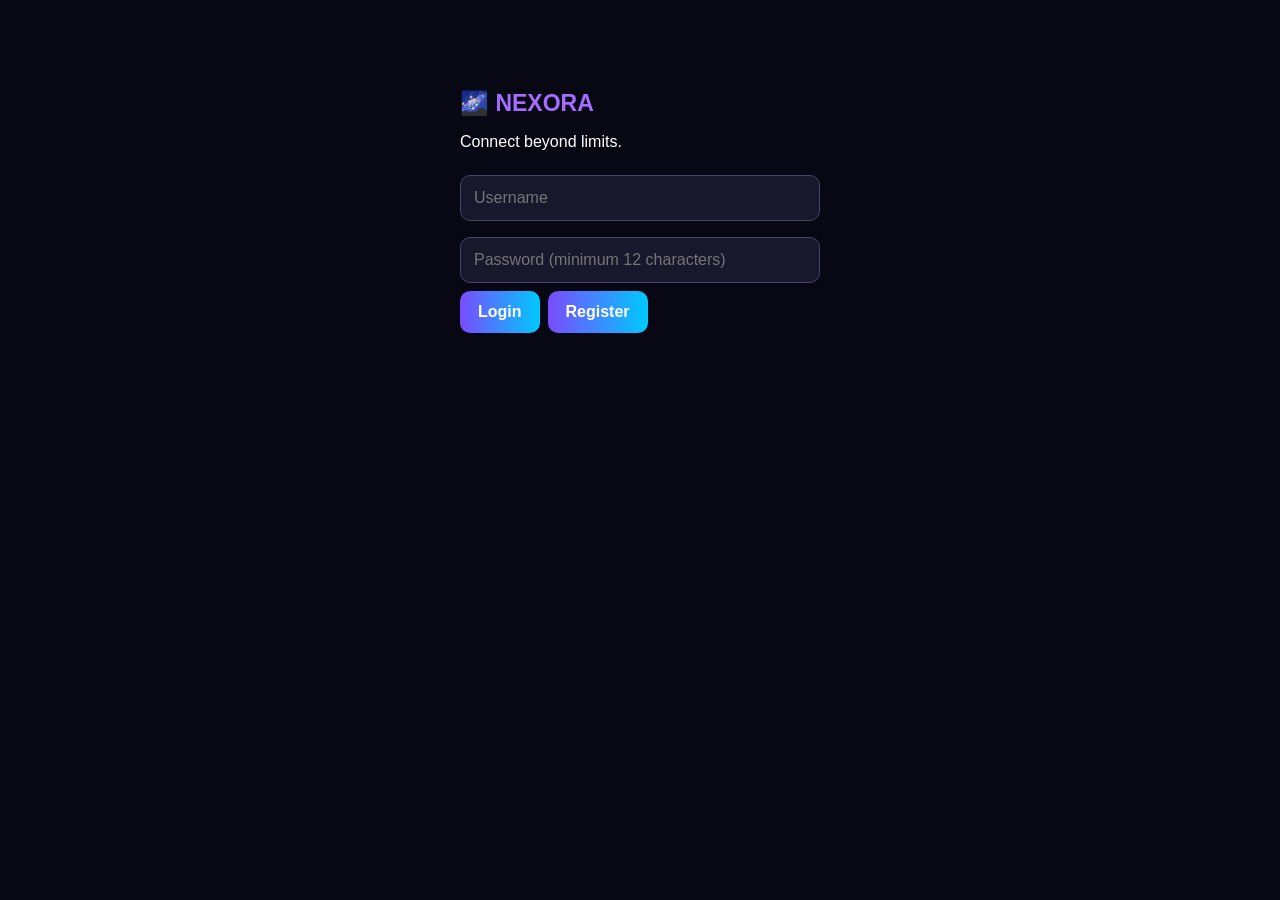
==== commit c4dbaa9f: "Add files via upload" ====
--- a/Galaxy-core-main/frontend/index.html
+++ b/Galaxy-core-main/frontend/index.html
@@ -1,1626 +1,338 @@
-<!DOCTYPE html>
-<html lang="en">
-<head>
-<meta charset="UTF-8">
-<meta name="viewport" content="width=device-width, initial-scale=1.0">
-<title>Galaxy Core</title>
-<meta name="theme-color" content="#050816">
-<meta name="description" content="Galaxy Core - AI assistant with conversations, memory, voice and image understanding">
-<link rel="manifest" href="manifest.json">
-<link rel="icon" href="icon-192.png">
-
-<style>
-*{box-sizing:border-box}
-html{scroll-behavior:smooth}
-body{margin:0;font-family:Arial,Helvetica,sans-serif;background:radial-gradient(circle at top,#111a45 0%,#050816 45%,#02030a 100%);color:#fff;min-height:100vh}
-button,textarea,input,select{font-family:inherit}
-button{cursor:pointer}
-header{position:sticky;top:0;z-index:1000;background:rgba(4,7,22,.94);backdrop-filter:blur(14px);border-bottom:1px solid rgba(255,255,255,.1)}
-.nav{max-width:1250px;margin:auto;padding:14px 20px;display:flex;align-items:center;justify-content:space-between;gap:20px}
-.logo{font-size:24px;font-weight:800;letter-spacing:1px}.logo span{opacity:.7}
-.nav-links{display:flex;gap:8px;flex-wrap:wrap;justify-content:flex-end}
-.nav-links button,.control-row button,.file-label{background:rgba(255,255,255,.06);color:#fff;border:1px solid rgba(255,255,255,.13);border-radius:10px;padding:9px 12px}
-.nav-links button:hover,.control-row button:hover,.file-label:hover{background:rgba(255,255,255,.1)}
-.container{width:min(1200px,calc(100% - 30px));margin:auto}
-.hero{padding:70px 0 40px;text-align:center}.hero h1{font-size:clamp(40px,8vw,76px);margin:0;letter-spacing:-2px}
-.hero p{max-width:750px;margin:20px auto;color:#b9c3e6;font-size:18px;line-height:1.7}
-.primary{background:linear-gradient(135deg,#6c63ff,#00d4ff);color:#fff;border:none;border-radius:13px;padding:13px 20px;font-weight:700}
-.secondary{background:rgba(255,255,255,.06);color:#fff;border:1px solid rgba(255,255,255,.14);border-radius:13px;padding:13px 20px}
-.section{padding:45px 0}.section h2{margin-top:0;font-size:32px}
-.grid{display:grid;grid-template-columns:repeat(auto-fit,minmax(230px,1fr));gap:18px}
-.card{background:rgba(255,255,255,.055);border:1px solid rgba(255,255,255,.11);border-radius:18px;padding:22px;box-shadow:0 15px 50px rgba(0,0,0,.2)}
-.card h3{margin-top:0}.card p{color:#b7c0df;line-height:1.6}
-.ad-slot{min-height:90px;border:1px dashed rgba(255,255,255,.18);border-radius:14px;display:flex;align-items:center;justify-content:center;color:#7f89ad;margin:25px 0}
-.hidden{display:none!important}
-footer{margin-top:60px;padding:30px 0;border-top:1px solid rgba(255,255,255,.1);color:#8e98bd;text-align:center}
-footer button{background:none;border:none;color:#9fa9d8;margin:5px}
-.chat-layout{display:grid;grid-template-columns:280px minmax(0,1fr);gap:14px}
-.conversation-panel{background:rgba(0,0,0,.22);border:1px solid rgba(255,255,255,.1);border-radius:18px;padding:12px;min-height:620px}
-.conversation-head{display:flex;gap:8px;align-items:center;justify-content:space-between;margin-bottom:10px}
-.conversation-list{display:grid;gap:7px;max-height:560px;overflow:auto}
-.conversation-item{display:flex;gap:5px;align-items:center}
-.conversation-open{flex:1;text-align:left;background:rgba(255,255,255,.05);color:#fff;border:1px solid rgba(255,255,255,.08);border-radius:10px;padding:10px}
-.conversation-open.active{background:rgba(108,99,255,.28);border-color:rgba(108,99,255,.65)}
-.conversation-delete{width:35px;height:35px;padding:0;border-radius:8px;background:rgba(255,70,70,.12);color:#fff;border:1px solid rgba(255,255,255,.08)}
-.conversation-title{display:block;white-space:nowrap;overflow:hidden;text-overflow:ellipsis}
-.conversation-date{display:block;color:#8993b9;font-size:11px;margin-top:4px}
-.chat-box{background:rgba(0,0,0,.22);border:1px solid rgba(255,255,255,.1);border-radius:20px;overflow:hidden}
-.chat-toolbar{display:flex;align-items:center;justify-content:space-between;gap:8px;padding:12px 15px;border-bottom:1px solid rgba(255,255,255,.1)}
-.mobile-more{display:none;background:rgba(255,255,255,.06);color:#fff;border:1px solid rgba(255,255,255,.14);border-radius:10px;padding:6px 12px;font-size:22px;line-height:1}.mobile-conversation-menu{display:none}
-.current-title{font-weight:700;overflow:hidden;text-overflow:ellipsis;white-space:nowrap}
-.messages{min-height:400px;max-height:650px;overflow-y:auto;padding:20px}
-.empty-chat{text-align:center;color:#8993b9;padding:80px 20px}
-.message{max-width:85%;margin:12px 0;padding:13px 16px;border-radius:15px;line-height:1.55;white-space:pre-wrap;word-wrap:break-word}
-.user-message{margin-left:auto;background:rgba(92,79,255,.35)}
-.ai-message{margin-right:auto;background:rgba(255,255,255,.07)}
-.message-tools{display:flex;gap:6px;margin-top:7px}
-.message-tools button{font-size:12px;padding:5px 8px;border-radius:7px;background:rgba(255,255,255,.05);color:#b9c3e6;border:1px solid rgba(255,255,255,.08)}
-.chat-controls{
-position:sticky;
-bottom:12px;
-z-index:50;
-margin:12px 14px 14px;
-padding:12px;
-border:1px solid rgba(255,255,255,.14);
-border-radius:18px;
-background:rgba(7,10,25,.82);
-backdrop-filter:blur(18px);
--webkit-backdrop-filter:blur(18px);
-box-shadow:0 12px 38px rgba(0,0,0,.38),0 0 0 1px rgba(124,58,237,.08);
-}
-textarea{width:100%;min-height:58px;max-height:180px;resize:vertical;background:rgba(0,0,0,.28);color:#fff;border:1px solid rgba(255,255,255,.14);border-radius:14px;padding:14px;outline:none;box-sizing:border-box}
-textarea:focus,input:focus,select:focus{border-color:#6c63ff;box-shadow:0 0 0 2px rgba(108,99,255,.12)}
-.control-row{display:flex;align-items:center;flex-wrap:wrap;gap:8px;margin-top:9px}
-.control-row button,.file-label{height:40px;display:inline-flex;align-items:center;justify-content:center;gap:6px;padding:0 12px;border-radius:12px;cursor:pointer;box-sizing:border-box}
-.control-row button:not(.primary),.file-label{background:rgba(255,255,255,.06);color:#e9edff;border:1px solid rgba(255,255,255,.12)}
-.control-row button:not(.primary):hover,.file-label:hover{background:rgba(255,255,255,.11);border-color:rgba(255,255,255,.22)}
-.control-row .primary{min-width:88px;box-shadow:0 5px 18px rgba(108,99,255,.25)}
-.file-label{display:inline-flex}
-input[type=file]{display:none}
-.preview{margin-top:12px;display:none}
-.image-grid{display:grid;grid-template-columns:repeat(auto-fill,minmax(110px,1fr));gap:10px;margin-top:12px}
-.image-card{position:relative;background:rgba(255,255,255,.05);border:1px solid rgba(255,255,255,.1);border-radius:12px;padding:6px}
-.image-card img{width:100%;height:100px;object-fit:cover;border-radius:8px;display:block}
-.image-card button{width:100%;margin-top:5px;padding:6px;border-radius:8px;border:1px solid rgba(255,255,255,.12);background:rgba(255,70,70,.15);color:#fff}
-.image-count,.file-info,.status{margin-top:10px;color:#b9c3e6}.status{min-height:20px}
-.tool-grid{display:grid;grid-template-columns:repeat(auto-fit,minmax(200px,1fr));gap:12px}.tool-grid button{padding:18px;border-radius:14px;color:#fff;background:rgba(255,255,255,.06);border:1px solid rgba(255,255,255,.12)}
-.form-grid{display:grid;grid-template-columns:repeat(auto-fit,minmax(200px,1fr));gap:12px}.form-grid input,.form-grid select{width:100%;background:rgba(0,0,0,.25);color:#fff;border:1px solid rgba(255,255,255,.14);border-radius:11px;padding:12px}
-.memory-list{display:grid;gap:10px}.memory-item{background:rgba(255,255,255,.05);border:1px solid rgba(255,255,255,.1);padding:13px;border-radius:12px}.small{color:#8993b9;font-size:13px}
-.modal{position:fixed;inset:0;z-index:2000;background:rgba(0,0,0,.75);display:none;align-items:center;justify-content:center;padding:20px}
-.modal-content{width:min(700px,100%);max-height:85vh;overflow-y:auto;background:#080c20;border:1px solid rgba(255,255,255,.13);border-radius:20px;padding:25px}
-.close-btn{float:right;background:transparent;color:#fff;border:none;font-size:24px}
-
-/* V3.2.1 — floating composer / fixed action controls */
-.chat-box{position:relative;overflow:visible}
-.messages{padding-bottom:18px}
-.chat-controls::before{content:"";position:absolute;inset:-1px;border-radius:18px;pointer-events:none;border:1px solid rgba(124,58,237,.08)}
-@media(max-width:700px){
-  .chat-controls{position:sticky;bottom:8px;margin:8px 8px 10px;padding:10px;border-radius:16px}
-  .chat-controls textarea{min-height:52px;font-size:15px}
-  .control-row{gap:6px}
-  .control-row button,.file-label{height:38px;min-width:38px;padding:0 10px;border-radius:11px}
-  .control-row .primary{min-width:70px}
-}
-@media(max-width:430px){
-  .control-row button,.file-label{font-size:0;width:40px;padding:0}
-  .control-row button::first-letter,.file-label::first-letter{font-size:18px}
-  .control-row .primary{font-size:0;width:44px}
-  .control-row .primary::first-letter{font-size:18px}
-}
-@media(max-width:850px){.chat-layout{grid-template-columns:1fr}.conversation-panel{display:none}.conversation-list{max-height:220px}.nav{align-items:flex-start;flex-direction:column}.mobile-more{display:block}.chat-box{position:relative}.mobile-conversation-menu{position:absolute;right:10px;top:58px;z-index:1000;width:min(340px,calc(100vw - 28px));background:#080c20;border:1px solid rgba(255,255,255,.14);border-radius:16px;padding:12px;box-shadow:0 18px 50px rgba(0,0,0,.45)}.mobile-conversation-menu.open{display:block}.mobile-conversation-menu .conversation-list{display:grid;max-height:55vh;overflow:auto}}
-@media(max-width:700px){.nav-links{justify-content:flex-start}.message{max-width:94%}.hero{padding-top:40px}}
-
-:root {
-    --gc-accent: #7c3aed;
-    --gc-font-scale: 1;
-    --gc-bg: #050816;
-}
-body { font-size: calc(16px * var(--gc-font-scale)); }
-.gc-settings-grid { display:grid; grid-template-columns:repeat(auto-fit,minmax(220px,1fr)); gap:15px; }
-.gc-setting { padding:15px; border:1px solid rgba(255,255,255,.12); border-radius:14px; }
-.gc-setting label { display:block; margin-bottom:8px; font-weight:600; }
-.gc-setting input, .gc-setting select { width:100%; padding:10px; border-radius:10px; border:1px solid rgba(255,255,255,.18); background:rgba(0,0,0,.18); color:inherit; box-sizing:border-box; }
-.gc-accent-button { border-color:var(--gc-accent) !important; }
-.gc-accent-text { color:var(--gc-accent) !important; }
-
-/* ============================================================
-   V3.2.1 PERSONALIZATION FIXES
-============================================================ */
-:root{--gc-accent:#7c3aed;--gc-accent-soft:rgba(124,58,237,.18);--gc-font-scale:1;--gc-bg:#050816}
-body{font-size:calc(16px * var(--gc-font-scale));background:var(--gc-bg)!important}
-.gc-settings-card{overflow:hidden}
-.gc-settings-actions{display:flex;align-items:center;gap:10px;flex-wrap:wrap;margin-top:18px;padding-top:16px;border-top:1px solid rgba(255,255,255,.12)}
-.gc-save-button{background:var(--gc-accent)!important;box-shadow:0 8px 24px var(--gc-accent-soft)!important}
-.gc-save-status{font-weight:700;min-height:20px;color:var(--gc-accent)}
-.gc-color-row{display:flex;gap:10px;align-items:center}
-.gc-color-row input[type="color"]{width:54px;height:42px;padding:3px;cursor:pointer;border-radius:10px}
-.gc-color-preview{height:42px;flex:1;border-radius:10px;border:1px solid rgba(255,255,255,.18);background:var(--gc-bg)}
-.gc-personalized-greeting{line-height:1.7;padding:24px!important;border:1px solid var(--gc-accent-soft);border-radius:18px;background:rgba(255,255,255,.035)}
-.gc-personalized-greeting strong{color:var(--gc-accent)}
-.gc-personalized-greeting span{opacity:.9}
-.primary{background:var(--gc-accent)!important;box-shadow:0 6px 20px var(--gc-accent-soft)}
-.nav-links button:hover,.control-row button:hover,.file-label:hover{border-color:var(--gc-accent);box-shadow:0 0 0 1px var(--gc-accent-soft)}
-.gc-setting:focus-within{border-color:var(--gc-accent);box-shadow:0 0 0 2px var(--gc-accent-soft)}
-textarea:focus,input:focus,select:focus{border-color:var(--gc-accent)!important;box-shadow:0 0 0 2px var(--gc-accent-soft)!important}
-.logo span,.current-title{color:var(--gc-accent)!important}
-.status-dot{background:var(--gc-accent)!important;box-shadow:0 0 12px var(--gc-accent)!important}
-.chat-controls{border-color:var(--gc-accent-soft)}
-body[data-gc-theme="light"]{background:#eef4fb!important;color:#14243a!important}
-body[data-gc-theme="light"] header{background:rgba(255,255,255,.96);border-bottom-color:#cbd8e8}
-body[data-gc-theme="light"] .nav-links button{color:#20344d;background:#fff;border-color:#c9d8e8}
-body[data-gc-theme="light"] .hero p,body[data-gc-theme="light"] .card p,body[data-gc-theme="light"] .small{color:#526b86}
-body[data-gc-theme="light"] .card{background:#fff;border-color:#cbd8e8;box-shadow:0 10px 30px rgba(30,60,90,.08)}
-body[data-gc-theme="light"] .chat-box{background:#f4f8fd;border-color:#cbd8e8}
-body[data-gc-theme="light"] .chat-toolbar{background:#fff;border-bottom-color:#d4dfeb}
-body[data-gc-theme="light"] .messages{background:#f4f8fd}
-body[data-gc-theme="light"] .chat-controls{background:rgba(255,255,255,.94);border-color:#cbd8e8}
-body[data-gc-theme="light"] textarea,body[data-gc-theme="light"] input,body[data-gc-theme="light"] select{background:#fff;color:#14243a;border-color:#b9cbe0}
-body[data-gc-theme="light"] .control-row button,body[data-gc-theme="light"] .file-label{color:#20344d;background:#fff;border-color:#c4d4e5}
-body[data-gc-theme="light"] .gc-setting{background:#f5f9fd;border-color:#cbd8e8}
-body[data-gc-theme="light"] .message.ai-message{background:#fff;color:#17263a;border-color:#d1deeb}
-body[data-gc-theme="light"] .message.user-message{background:var(--gc-accent);color:#fff}
-body[data-gc-theme="light"] .empty-chat{color:#526b86}
-body[data-gc-theme="midnight"]{background:#02030b!important}
-body[data-gc-theme="midnight"] header,body[data-gc-theme="midnight"] .chat-controls{background:rgba(4,6,18,.94)}
-body[data-gc-theme="system"]{}
-
-.gc-control-grid{display:grid;grid-template-columns:repeat(auto-fit,minmax(180px,1fr));gap:12px;margin-top:16px}
-.gc-control-stat{background:rgba(255,255,255,.05);border:1px solid rgba(255,255,255,.1);border-radius:14px;padding:16px}
-.gc-control-stat .label{display:block;color:#8993b9;font-size:12px;text-transform:uppercase;letter-spacing:.08em;margin-bottom:6px}
-.gc-control-stat .value{font-size:22px;font-weight:800}
-.gc-device-status{margin-top:15px;padding:14px;border-radius:13px;background:rgba(34,197,94,.08);border:1px solid rgba(34,197,94,.25);color:#d9ffe8}
-.gc-control-actions{display:flex;gap:10px;flex-wrap:wrap;margin-top:16px}
-.gc-control-actions button{min-width:130px}
-.gc-command-hint{color:#aeb8d8;line-height:1.7;margin-top:12px}
-body[data-gc-theme="light"] .gc-control-stat{background:#f5f9fd;border-color:#cbd8e8}
-body[data-gc-theme="light"] .gc-device-status{background:#eefaf2;color:#185c34;border-color:#bfe4ca}
-@media(max-width:700px){.gc-settings-actions{flex-direction:column;align-items:stretch}.gc-settings-actions button{width:100%}.gc-save-status{text-align:center}}
-
-</style>
-</head>
-
-<body>
-<header>
-<div class="nav">
-<div class="logo">🌌 Galaxy <span>Core</span></div>
-<div class="nav-links">
-<button onclick="showSection('home')">Home</button>
-<button onclick="showSection('chat')">AI Chat</button>
-<button onclick="showSection('study')">Study & GK</button>
-<button onclick="showSection('tools')">AI Tools</button>
-<button onclick="showSection('control')">🤖 Control</button><button onclick="showSection('chat')">📱 Phone</button>
-<button onclick="showSection('memory')">Memory</button>
-<button onclick="showSection('guides')">Guides</button>
-<button onclick="showSection('help')">Help</button>
-            <button onclick="showSection('settings')">⚙️ Settings</button>
-</div>
-</div>
-</header>
-
-<main>
-<div id="home" class="container">
-<section class="hero">
-<h1>Galaxy Core</h1>
-<p>Your intelligent AI companion with conversations, memory, voice, image understanding, study tools and AI utilities.</p>
-<div style="display:flex;justify-content:center;gap:10px;flex-wrap:wrap">
-<button class="primary" onclick="startNewChat();showSection('chat')">🚀 New Chat</button>
-<button class="secondary" onclick="showSection('study')">📚 Study & GK</button>
-</div>
-</section>
-
-<div class="ad-slot">Advertisement</div>
-
-<section class="section">
-<h2>Galaxy Core V3.3</h2>
-<div class="grid">
-<div class="card"><h3>🤖 AI Assistant</h3><p>Ask questions, solve problems and continue saved conversations.</p><button class="secondary" onclick="showSection('chat')">Open</button></div>
-<div class="card"><h3>🧠 Cloud Memory</h3><p>Galaxy Core can synchronize useful memory with the backend.</p><button class="secondary" onclick="showSection('memory')">Memory</button></div>
-<div class="card"><h3>💬 Conversations</h3><p>Save separate conversations and reopen any one later.</p><button class="secondary" onclick="showSection('chat')">Open Chats</button></div>
-<div class="card"><h3>🖼️ Vision</h3><p>Upload supported images and ask Galaxy Core to understand them.</p></div>
-<div class="card"><h3>📚 Study</h3><p>Generate explanations, quizzes and question papers.</p></div>
-<div class="card"><h3>🎤 Voice</h3><p>Use your microphone and optionally listen to AI responses.</p></div>
-<div class="card"><h3>🤖 Device Control</h3><p>Galaxy Core V3.3 can interpret explicit toy-car commands and control a safe virtual device.</p><button class="secondary" onclick="showSection('control')">Open Control</button></div>
-</div>
-</section>
-</div>
-
-<section id="chat" class="container section hidden">
-<h2>🤖 AI Chat</h2>
-
-<div class="chat-layout">
-<aside class="conversation-panel">
-<div class="conversation-head">
-<strong>💬 Conversations</strong>
-<button class="primary" onclick="startNewChat()">＋ New</button>
-</div>
-<div class="small" style="margin-bottom:10px">Saved conversations remain here after refresh or reopening the app.</div>
-<div id="conversationList" class="conversation-list"></div>
-</aside>
-
-<div class="chat-box">
-<div class="chat-toolbar">
-<div id="currentConversationTitle" class="current-title">New Chat</div>
-<div style="display:flex;gap:6px">
-<button class="secondary" onclick="renameCurrentConversation()">✏️ Rename</button>
-</div>
-<button class="mobile-more" onclick="toggleMobileConversations()" aria-label="More options">⋯</button>
-</div>
-
-<div id="mobileConversationMenu" class="mobile-conversation-menu">
-<div class="conversation-head"><strong>💬 Conversations</strong><button class="primary" onclick="startNewChat();closeMobileConversations()">＋ New</button></div>
-<div id="mobileConversationList" class="conversation-list"></div>
-</div>
-
-<div id="messages" class="messages">
-<div class="empty-chat">🌌 Start a new conversation with Galaxy Core.</div>
-</div>
-
-<div class="chat-controls">
-<textarea id="messageInput" placeholder="Ask Galaxy Core anything..." onkeydown="handleEnter(event)"></textarea>
-
-<div class="control-row">
-<button class="primary" onclick="sendMessage()">🚀 Send</button>
-
-<label class="file-label">🖼️ Image
-<input id="imageInput" type="file" accept="image/jpeg,image/png,image/webp,image/gif" multiple onchange="handleImages(event)">
-</label>
-
-<label class="file-label">📄 Document
-<input id="documentInput" type="file" accept=".pdf,.txt,.md,application/pdf,text/plain,text/markdown" onchange="handleDocument(event)">
-</label>
-
-<button onclick="startVoice()">🎤 Voice</button>
-<button onclick="toggleTTS()" id="ttsButton">🔇 TTS OFF</button>
-<button onclick="clearCurrentChat()">🗑️ Clear</button>
-</div>
-
-<div id="imagePreview" class="preview">
-<div id="imageGrid" class="image-grid"></div>
-<div id="imageCount" class="image-count"></div>
-<button onclick="removeAllImages()">Remove All Images</button>
-</div>
-
-<div id="fileInfo" class="file-info"></div>
-<div id="chatStatus" class="status"></div>
-</div>
-</div>
-</div>
-</section>
-
-<section id="study" class="container section hidden">
-<h2>📚 Study & GK</h2>
-<div class="card">
-<div class="form-grid">
-<input id="studyTopic" placeholder="Topic e.g. Solar System">
-<input id="studyClass" placeholder="Class e.g. VI">
-<select id="studyQuestions"><option value="5">5 Questions</option><option value="10" selected>10 Questions</option><option value="20">20 Questions</option></select>
-</div>
-<div class="control-row">
-<button class="primary" onclick="generateExplanation()">📖 Explain Topic</button>
-<button class="primary" onclick="generateQuiz()">📝 Generate Quiz</button>
-<button class="primary" onclick="generateQuestionPaper()">📄 Question Paper</button>
-</div>
-<div id="studyResult" class="card" style="margin-top:15px">Results will appear here.</div>
-</div>
-</section>
-
-<section id="tools" class="container section hidden">
-<h2>🛠️ AI Tools</h2>
-<div class="card">
-<textarea id="toolInput" placeholder="Enter text for the AI tool..."></textarea>
-<div class="tool-grid" style="margin-top:15px">
-<button onclick="runTool('summarize')">📌 Summarize</button>
-<button onclick="runTool('rewrite')">✍️ Rewrite</button>
-<button onclick="runTool('simplify')">💡 Simplify</button>
-<button onclick="runTool('translate')">🌐 Translate</button>
-<button onclick="runTool('ideas')">💭 Generate Ideas</button>
-<button onclick="runTool('email')">✉️ Write Email</button>
-<button onclick="runTool('code')">💻 Explain Code</button>
-<button onclick="runTool('math')">🧮 Solve Problem</button>
-</div>
-<div id="toolResult" class="card" style="margin-top:15px">Tool result will appear here.</div>
-</div>
-</section>
-
-<section id="control" class="container section hidden">
-<h2>🤖 Galaxy Core Control Engine</h2>
-<div class="card">
-<p><strong>V3.3.0 Control Prototype</strong> — Galaxy Core can now distinguish explicit device commands from normal chat and control a software-only virtual toy car.</p>
-<p class="gc-command-hint">Try voice or text commands such as <strong>“move the car forward”</strong>, <strong>“turn left”</strong>, <strong>“go forward slowly for 3 seconds”</strong>, or the emergency command <strong>“STOP”</strong>.</p>
-<div class="gc-control-actions">
-<button class="primary" onclick="sendControlCommand('move the car forward')">⬆️ Forward</button>
-<button class="secondary" onclick="sendControlCommand('turn left')">↩️ Left</button>
-<button class="secondary" onclick="sendControlCommand('turn right')">↪️ Right</button>
-<button class="secondary" onclick="sendControlCommand('reverse the car')">⬇️ Reverse</button>
-<button class="secondary" onclick="sendControlCommand('stop the car')">🛑 STOP</button>
-<button class="secondary" onclick="resetVirtualCarUI()">↩️ Reset</button>
-</div>
-<div class="gc-control-grid">
-<div class="gc-control-stat"><span class="label">Device</span><span id="gcCarName" class="value">Galaxy Virtual Car</span></div>
-<div class="gc-control-stat"><span class="label">Direction</span><span id="gcCarDirection" class="value">North</span></div>
-<div class="gc-control-stat"><span class="label">Speed</span><span id="gcCarSpeed" class="value">0%</span></div>
-<div class="gc-control-stat"><span class="label">Position</span><span id="gcCarPosition" class="value">0.00, 0.00</span></div>
-</div>
-<div id="gcDeviceStatus" class="gc-device-status">🟢 Virtual device online — waiting for a command.</div>
-</div>
-</section>
-
-<section id="memory" class="container section hidden">
-<h2>🧠 Galaxy Core Memory</h2>
-<div class="card">
-<p>Galaxy Core uses an anonymous profile ID so your browser can identify your cloud-memory profile.</p>
-<p class="small">Profile ID: <span id="profileIdDisplay"></span></p>
-<div class="control-row">
-<button class="primary" onclick="syncMemory()">🔄 Sync Current Chat</button>
-<button class="secondary" onclick="refreshCloudMemory()">☁️ Load Cloud Memory</button>
-<button class="secondary" onclick="clearCloudMemory()">🗑️ Clear Cloud Memory</button>
-</div>
-<div id="memoryStatus" class="status"></div>
-</div>
-<div class="card" style="margin-top:15px">
-<h3>Saved Memory</h3>
-<div id="memoryList" class="memory-list">No cloud memory loaded.</div>
-</div>
-</section>
-
-<section id="settings" class="container section hidden">
-<h2>⚙️ Galaxy Core Personalization</h2>
-<div class="card gc-settings-card">
-<p>Customize Galaxy Core on this device. Changes are applied when you press <strong>💾 Save Personalization</strong> and remain saved in this browser.</p>
-<div class="gc-settings-grid">
-<div class="gc-setting"><label for="gcTheme">🌗 Theme</label><select id="gcTheme"><option value="dark">Dark</option><option value="light">Light</option><option value="system">System</option></select></div>
-<div class="gc-setting"><label for="gcAccent">🎨 Accent Color</label><select id="gcAccent"><option value="#7c3aed">Purple</option><option value="#06b6d4">Cyan</option><option value="#22c55e">Green</option><option value="#f59e0b">Amber</option><option value="#ef4444">Red</option><option value="#ec4899">Pink</option></select></div>
-<div class="gc-setting"><label for="gcBackground">🖌️ Background Color</label><div class="gc-color-row"><input id="gcBackground" type="color" value="#050816" aria-label="Choose background color"><div id="gcBackgroundPreview" class="gc-color-preview" title="Selected background"></div></div></div>
-<div class="gc-setting"><label for="gcFontSize">🔠 Font Size</label><select id="gcFontSize"><option value="0.9">Small</option><option value="1">Medium</option><option value="1.15">Large</option></select></div>
-<div class="gc-setting"><label for="gcAiName">🤖 AI Name</label><input id="gcAiName" maxlength="40" placeholder="Galaxy Core"></div>
-<div class="gc-setting"><label for="gcGreeting">👋 Greeting</label><input id="gcGreeting" maxlength="160" placeholder="Hello! How can I help you?"></div>
-<div class="gc-setting"><label for="gcShowGreeting">💬 Show Greeting</label><select id="gcShowGreeting"><option value="true">Show</option><option value="false">Hide</option></select></div>
-<div class="gc-setting"><label for="gcResponseStyle">📝 Response Style</label><select id="gcResponseStyle"><option value="balanced">Balanced</option><option value="concise">Concise</option><option value="detailed">Detailed</option><option value="friendly">Friendly</option><option value="professional">Professional</option></select></div>
-<div class="gc-setting"><label for="gcVoiceEnabled">🔊 Voice Preference</label><select id="gcVoiceEnabled"><option value="manual">Manual</option><option value="on">Voice Ready</option><option value="off">Voice Off</option></select></div>
-</div>
-<div class="gc-settings-actions">
-<button class="primary gc-save-button" onclick="savePersonalization()">💾 Save Personalization</button>
-<button class="secondary" onclick="resetPersonalization()">↩️ Reset</button>
-<span id="gcPersonalizationStatus" class="gc-save-status" aria-live="polite"></span>
-</div>
-</div>
-</section>
-
-<section id="guides" class="container section hidden">
-<h2>📖 Guides</h2>
-<div class="grid">
-<div class="card"><h3>Generative AI</h3><p>Generative AI creates text, images, code and other content from user instructions.</p></div>
-<div class="card"><h3>AI Memory</h3><p>Memory allows an AI application to preserve useful information between conversations.</p></div>
-<div class="card"><h3>Galaxy Core Architecture</h3><p>The Cloudflare frontend communicates with the FastAPI backend hosted on Render.</p></div>
-<div class="card"><h3>API Key Security</h3><p>API keys should remain on the backend and must never be exposed inside frontend JavaScript.</p></div>
-<div class="card"><h3>Voice AI</h3><p>Browser speech recognition can convert spoken words into text before sending them to an AI backend.</p></div>
-<div class="card"><h3>Multimodal AI</h3><p>Multimodal systems can process supported images and documents in addition to text.</p></div>
-</div>
-</section>
-
-<section id="help" class="container section hidden">
-<h2>❓ Help & FAQ</h2>
-<div class="grid">
-<div class="card"><h3>How do I chat?</h3><p>Open AI Chat, type your question and press Send.</p></div>
-<div class="card"><h3>How do conversations work?</h3><p>Each saved conversation has its own message history. Refreshing the app opens a clean New Chat, while saved conversations remain available in the list.</p></div>
-<div class="card"><h3>How does memory work?</h3><p>Galaxy Core associates your browser with an anonymous profile ID and can synchronize memory with the backend.</p></div>
-<div class="card"><h3>Can I use images?</h3><p>Yes. Multiple supported images can be uploaded together and analyzed.</p></div>
-<div class="card"><h3>Can I use voice?</h3><p>Yes, if your browser supports speech recognition.</p></div>
-<div class="card"><h3>Why might a response fail?</h3><p>Cloud services and AI model providers can occasionally experience temporary errors or delays.</p></div>
-</div>
-</section>
-</main>
-
-<footer>
-<p>🌌 Galaxy Core — AI for everyone</p>
-<button onclick="openModal('privacyModal')">Privacy</button>
-<button onclick="openModal('termsModal')">Terms</button>
-<button onclick="openModal('contactModal')">Contact</button>
-</footer>
-
-<div id="privacyModal" class="modal"><div class="modal-content"><button class="close-btn" onclick="closeModal('privacyModal')">×</button><h2>Privacy</h2><p>Galaxy Core is designed to keep the Gemini API key on the backend rather than exposing it to browser users.</p><p>Anonymous profile information may be used to associate cloud-memory data with the same browser profile.</p><p>Do not enter highly sensitive personal information unless the service's final privacy policy explains how it is handled.</p></div></div>
-<div id="termsModal" class="modal"><div class="modal-content"><button class="close-btn" onclick="closeModal('termsModal')">×</button><h2>Terms</h2><p>Galaxy Core is an AI software service. AI-generated answers may contain errors and should be independently checked when accuracy is important.</p><p>Users are responsible for the information they submit and how they use generated content.</p></div></div>
-<div id="contactModal" class="modal"><div class="modal-content"><button class="close-btn" onclick="closeModal('contactModal')">×</button><h2>Contact</h2><p>Galaxy Core support contact information can be added here when the public support system is finalized.</p></div></div>
-
-
-<script>
-"use strict";
-
-/* ============================================================
-   CONFIG
-   ============================================================ */
-
-const API_BASE = "https://galaxy-core-2lbu.onrender.com";
-const API_URL = API_BASE + "/chat";
-const MEMORY_URL = API_BASE + "/memory";
-
-const MAX_IMAGES = 10;
-const MAX_IMAGE_SIZE = 20 * 1024 * 1024;
-const MAX_TOTAL_IMAGE_SIZE = 100 * 1024 * 1024;
-const MAX_HISTORY = 30;
-const CONVERSATIONS_KEY = "galaxyCoreConversationsV2";
-const PROFILE_KEY = "galaxyCoreProfileId";
-
-/* ============================================================
-   V3.3.1 PHONE ASSISTANT
-   The cloud backend returns a validated PHONE_ACTION intent.
-   The Android companion listens for the galaxycore:// URI.
-   ============================================================ */
-
-const PHONE_COMPANION_SCHEME = "galaxycore://open?app=";
-
-function launchPhoneAction(data) {
-    if (!data || data.intent !== "phone_action") return false;
-
-    const app = String(data.action?.app || "").toLowerCase();
-    const label = data.action?.label || app || "app";
-    const allowed = new Set(["youtube", "whatsapp", "chrome"]);
-
-    if (!allowed.has(app)) {
-        addPhoneStatus(`⚠️ Phone action blocked: ${label}`);
-        return true;
-    }
-
-    addPhoneStatus(`📱 Opening ${label}...`);
-
-    try {
-        window.location.href = PHONE_COMPANION_SCHEME + encodeURIComponent(app);
-    } catch (error) {
-        console.error("Phone companion launch:", error);
-        addPhoneStatus("⚠️ Could not start the Android companion.");
-    }
-    return true;
-}
-
-function addPhoneStatus(text) {
-    const status = document.getElementById("chatStatus");
-    if (status) status.textContent = text;
-}
-
-/* ============================================================
-   PROFILE
-   ============================================================ */
-
-function createProfileId() {
-    if (window.crypto && crypto.randomUUID) return crypto.randomUUID();
-    return "gc-" + Date.now().toString(36) + "-" + Math.random().toString(36).slice(2);
-}
-
-let profileId = localStorage.getItem(PROFILE_KEY);
-if (!profileId) {
-    profileId = createProfileId();
-    localStorage.setItem(PROFILE_KEY, profileId);
-}
-document.getElementById("profileIdDisplay").textContent = profileId;
-
-/* ============================================================
-   CONVERSATIONS
-   IMPORTANT:
-   - Conversations persist in localStorage.
-   - The ACTIVE chat is intentionally NOT restored on refresh.
-   - On every page/app load we start with a clean New Chat.
-   ============================================================ */
-
-let conversations = loadConversations();
-let currentConversationId = null;
-let history = [];
-let selectedImages = [];
-let selectedDocument = null;
-let cloudMemory = [];
-let ttsEnabled = false;
-
-function loadConversations() {
-    try {
-        const value = JSON.parse(localStorage.getItem(CONVERSATIONS_KEY) || "[]");
-        if (!Array.isArray(value)) return [];
-        return value.filter(c =>
-            c &&
-            typeof c.id === "string" &&
-            Array.isArray(c.messages)
-        );
-    } catch {
-        return [];
-    }
-}
-
-function saveConversations() {
-    // Keep the browser database reasonably small.
-    conversations = conversations.slice(-100);
-    localStorage.setItem(CONVERSATIONS_KEY, JSON.stringify(conversations));
-}
-
-function makeConversationId() {
-    if (window.crypto && crypto.randomUUID) return crypto.randomUUID();
-    return "conv-" + Date.now().toString(36) + "-" + Math.random().toString(36).slice(2);
-}
-
-function makeConversationTitle(message) {
-    const clean = String(message || "New Conversation").replace(/\s+/g, " ").trim();
-    if (!clean) return "New Conversation";
-    return clean.length > 45 ? clean.slice(0, 45) + "…" : clean;
-}
-
-function createConversation(firstMessage = "") {
-    const conversation = {
-        id: makeConversationId(),
-        title: makeConversationTitle(firstMessage),
-        createdAt: Date.now(),
-        updatedAt: Date.now(),
-        messages: []
-    };
-    conversations.push(conversation);
-    currentConversationId = conversation.id;
-    saveConversations();
-    renderConversationList();
-    updateCurrentTitle();
-    return conversation;
-}
-
-function getCurrentConversation() {
-    return conversations.find(c => c.id === currentConversationId) || null;
-}
-
-function persistCurrentConversation() {
-    const conversation = getCurrentConversation();
-    if (!conversation) return;
-
-    conversation.messages = history.slice(-100).map(item => ({
-        role: item.role,
-        content: item.content
-    }));
-
-    conversation.updatedAt = Date.now();
-    saveConversations();
-    renderConversationList();
-}
-
-function startNewChat() {
-    currentConversationId = null;
-    history = [];
-    renderMessages();
-    updateCurrentTitle();
-    renderConversationList();
-
-    const input = document.getElementById("messageInput");
-    if (input) {
-        input.value = "";
-        input.focus();
-    }
-}
-
-function openConversation(id) {
-    const conversation = conversations.find(c => c.id === id);
-    if (!conversation) return;
-
-    currentConversationId = id;
-    history = Array.isArray(conversation.messages)
-        ? conversation.messages.map(item => ({
-            role: item.role,
-            content: item.content
-        }))
-        : [];
-
-    renderMessages();
-    updateCurrentTitle();
-    renderConversationList();
-    showSection("chat");
-
-    document.getElementById("messageInput").focus();
-}
-
-function deleteConversation(id) {
-    const conversation = conversations.find(c => c.id === id);
-    if (!conversation) return;
-
-    if (!confirm(`Delete "${conversation.title}"?`)) return;
-
-    conversations = conversations.filter(c => c.id !== id);
-
-    if (currentConversationId === id) {
-        startNewChat();
-    } else {
-        saveConversations();
-        renderConversationList();
-    }
-}
-
-function renameCurrentConversation() {
-    const conversation = getCurrentConversation();
-    if (!conversation) {
-        alert("There is no saved conversation to rename yet.");
-        return;
-    }
-
-    const name = prompt("Enter a new conversation name:", conversation.title);
-    if (name === null) return;
-
-    const clean = name.trim();
-    if (!clean) return;
-
-    conversation.title = clean.slice(0, 80);
-    conversation.updatedAt = Date.now();
-    saveConversations();
-    renderConversationList();
-    updateCurrentTitle();
-}
-
-function renderConversationList() {
-    renderConversationListInto(document.getElementById("conversationList"));
-    renderConversationListInto(document.getElementById("mobileConversationList"));
-}
-
-function renderConversationListInto(list) {
-    if (!list) return;
-    list.innerHTML = "";
-
-    if (!conversations.length) {
-        list.innerHTML = '<div class="small">No saved conversations yet.</div>';
-        return;
-    }
-
-    const ordered = [...conversations].sort((a, b) => b.updatedAt - a.updatedAt);
-    ordered.forEach(conversation => {
-        const row = document.createElement("div");
-        row.className = "conversation-item";
-
-        const open = document.createElement("button");
-        open.className = "conversation-open" + (conversation.id === currentConversationId ? " active" : "");
-
-        const title = document.createElement("span");
-        title.className = "conversation-title";
-        title.textContent = conversation.title || "Untitled Conversation";
-
-        const date = document.createElement("span");
-        date.className = "conversation-date";
-        date.textContent = new Date(conversation.updatedAt).toLocaleString();
-
-        open.appendChild(title);
-        open.appendChild(date);
-        open.onclick = () => { openConversation(conversation.id); closeMobileConversations(); };
-
-        const del = document.createElement("button");
-        del.className = "conversation-delete";
-        del.textContent = "🗑️";
-        del.title = "Delete conversation";
-        del.onclick = () => { deleteConversation(conversation.id); closeMobileConversations(); };
-
-        row.appendChild(open);
-        row.appendChild(del);
-        list.appendChild(row);
-    });
-}
-
-function toggleMobileConversations() {
-    document.getElementById("mobileConversationMenu")?.classList.toggle("open");
-}
-
-function closeMobileConversations() {
-    document.getElementById("mobileConversationMenu")?.classList.remove("open");
-}
-
-document.addEventListener("click", (event) => {
-    const menu = document.getElementById("mobileConversationMenu");
-    const button = document.querySelector(".mobile-more");
-    if (!menu || !menu.classList.contains("open")) return;
-    if (!menu.contains(event.target) && !button?.contains(event.target)) closeMobileConversations();
-});
-
-function updateCurrentTitle() {
-    const element = document.getElementById("currentConversationTitle");
-    const conversation = getCurrentConversation();
-    element.textContent = conversation ? conversation.title : "New Chat";
-}
-
-/* ============================================================
-   CHAT RENDERING
-   ============================================================ */
-
-function renderMessages() {
-    const box = document.getElementById("messages");
-    if (!box) return;
-    box.innerHTML = "";
-
-    const p = getPersonalization();
-
-    if (!history.length) {
-        if (p.showGreeting === "true") {
-            const greeting = document.createElement("div");
-            greeting.className = "empty-chat gc-personalized-greeting";
-            greeting.innerHTML = `🌌 <strong>${escapeHtml(p.aiName)}</strong><br><span>${escapeHtml(p.greeting)}</span>`;
-            box.appendChild(greeting);
-        }
-        return;
-    }
-
-    history.forEach((item) => {
-        const wrapper = document.createElement("div");
-        const div = document.createElement("div");
-        div.className = "message " + (item.role === "user" ? "user-message" : "ai-message");
-        div.textContent = item.content || "";
-        wrapper.appendChild(div);
-
-        if (item.role === "model") {
-            const tools = document.createElement("div");
-            tools.className = "message-tools";
-            const speakButton = document.createElement("button");
-            speakButton.textContent = "🔊 Speak";
-            speakButton.onclick = () => speak(item.content || "");
-            const copyButton = document.createElement("button");
-            copyButton.textContent = "📋 Copy";
-            copyButton.onclick = async () => {
-                try {
-                    await navigator.clipboard.writeText(item.content || "");
-                    copyButton.textContent = "✓ Copied";
-                    setTimeout(() => copyButton.textContent = "📋 Copy", 1200);
-                } catch { alert("Copy is not available in this browser."); }
-            };
-            tools.appendChild(speakButton);
-            tools.appendChild(copyButton);
-            wrapper.appendChild(tools);
-        }
-        box.appendChild(wrapper);
-    });
-    box.scrollTop = box.scrollHeight;
-}
-
-function handleEnter(event) {
-    if (event.key === "Enter" && !event.shiftKey) {
-        event.preventDefault();
-        sendMessage();
-    }
-}
-
-/* ============================================================
-   IMAGE UPLOAD
-   ============================================================ */
-
-function handleImages(event) {
-    const files = Array.from(event.target.files || []);
-    if (!files.length) return;
-
-    const combined = [...selectedImages, ...files];
-
-    if (combined.length > MAX_IMAGES) {
-        alert(`You can select up to ${MAX_IMAGES} images per request.`);
-        event.target.value = "";
-        return;
-    }
-
-    const oversized = files.find(file => file.size > MAX_IMAGE_SIZE);
-    if (oversized) {
-        alert("Each image can be up to 20 MB before browser optimization.");
-        event.target.value = "";
-        return;
-    }
-
-    const totalSize = combined.reduce((sum, file) => sum + file.size, 0);
-    if (totalSize > MAX_TOTAL_IMAGE_SIZE) {
-        alert("The selected images exceed the 100 MB browser selection limit.");
-        event.target.value = "";
-        return;
-    }
-
-    selectedImages = combined;
-    event.target.value = "";
-    renderImagePreviews();
-}
-
-function renderImagePreviews() {
-    const preview = document.getElementById("imagePreview");
-    const grid = document.getElementById("imageGrid");
-    const count = document.getElementById("imageCount");
-
-    grid.innerHTML = "";
-
-    if (!selectedImages.length) {
-        preview.style.display = "none";
-        count.textContent = "";
-        return;
-    }
-
-    preview.style.display = "block";
-    count.textContent =
-        `${selectedImages.length} image${selectedImages.length === 1 ? "" : "s"} selected.`;
-
-    selectedImages.forEach((file, index) => {
-        const card = document.createElement("div");
-        card.className = "image-card";
-
-        const img = document.createElement("img");
-        img.alt = file.name || `Image ${index + 1}`;
-
-        const reader = new FileReader();
-        reader.onload = e => img.src = e.target.result;
-        reader.readAsDataURL(file);
-
-        const button = document.createElement("button");
-        button.textContent = "Remove";
-        button.onclick = () => {
-            selectedImages.splice(index, 1);
-            renderImagePreviews();
-        };
-
-        card.appendChild(img);
-        card.appendChild(button);
-        grid.appendChild(card);
-    });
-
-    document.getElementById("fileInfo").textContent =
-        `${selectedImages.length} image${selectedImages.length === 1 ? "" : "s"} ready for analysis.`;
-}
-
-function removeAllImages() {
-    selectedImages = [];
-    document.getElementById("imageInput").value = "";
-    renderImagePreviews();
-
-    if (!selectedDocument) {
-        document.getElementById("fileInfo").textContent = "";
-    }
-}
-
-async function prepareImage(file) {
-    if (file.size <= 5 * 1024 * 1024) {
-        return {
-            base64: await fileToDataURL(file),
-            mimeType: file.type || "image/jpeg",
-            name: file.name
-        };
-    }
-
-    try {
-        const bitmap = await createImageBitmap(file);
-        const maxDimension = 4096;
-        const scale = Math.min(
-            1,
-            maxDimension / Math.max(bitmap.width, bitmap.height)
-        );
-
-        const width = Math.max(1, Math.round(bitmap.width * scale));
-        const height = Math.max(1, Math.round(bitmap.height * scale));
-
-        const canvas = document.createElement("canvas");
-        canvas.width = width;
-        canvas.height = height;
-
-        const ctx = canvas.getContext("2d");
-        if (!ctx) throw new Error("Could not prepare image.");
-
-        ctx.drawImage(bitmap, 0, 0, width, height);
-        bitmap.close();
-
-        return {
-            base64: canvas.toDataURL("image/jpeg", 0.88),
-            mimeType: "image/jpeg",
-            name: file.name.replace(/\.[^.]+$/, "") + ".jpg"
-        };
-    } catch {
-        return {
-            base64: await fileToDataURL(file),
-            mimeType: file.type || "image/jpeg",
-            name: file.name
-        };
-    }
-}
-
-/* ============================================================
-   DOCUMENT
-   ============================================================ */
-
-function handleDocument(event) {
-    const file = event.target.files[0];
-    if (!file) return;
-
-    if (file.size > 20 * 1024 * 1024) {
-        alert("Document must be 20 MB or smaller.");
-        event.target.value = "";
-        return;
-    }
-
-    selectedDocument = file;
-    document.getElementById("fileInfo").textContent = "Document: " + file.name;
-}
-
-function fileToDataURL(file) {
-    return new Promise((resolve, reject) => {
-        const reader = new FileReader();
-        reader.onload = () => resolve(reader.result);
-        reader.onerror = () => reject(new Error("Could not read file."));
-        reader.readAsDataURL(file);
-    });
-}
-
-/* ============================================================
-   V3.3 CONTROL ENGINE UI
-   ============================================================ */
-
-function renderControlDevice(device) {
-    if (!device) return;
-    const name = document.getElementById("gcCarName");
-    const direction = document.getElementById("gcCarDirection");
-    const speed = document.getElementById("gcCarSpeed");
-    const position = document.getElementById("gcCarPosition");
-    const status = document.getElementById("gcDeviceStatus");
-
-    if (name) name.textContent = device.name || "Galaxy Virtual Car";
-    if (direction) direction.textContent = String(device.direction || "north").replace(/^./, c => c.toUpperCase());
-    if (speed) speed.textContent = `${device.speed ?? 0}%`;
-    if (position) position.textContent = `${Number(device.x || 0).toFixed(2)}, ${Number(device.y || 0).toFixed(2)}`;
-    if (status) {
-        const action = device.last_action || "idle";
-        status.textContent = device.moving
-            ? `🟢 Virtual device active — ${action} at ${device.speed}% speed.`
-            : `🟢 Virtual device online — last action: ${action}.`;
-    }
-}
-
-function sendControlCommand(command) {
-    const input = document.getElementById("messageInput");
-    if (!input) return;
-    showSection("chat");
-    input.value = command;
-    sendMessage();
-}
-
-function resetVirtualCarUI() {
-    renderControlDevice({
-        name: "Galaxy Virtual Car",
-        direction: "north",
-        speed: 0,
-        x: 0,
-        y: 0,
-        moving: false,
-        last_action: "reset (local preview)"
-    });
-    const input = document.getElementById("messageInput");
-    if (input) {
-        input.value = "stop the car";
-        sendMessage();
-    }
-}
-
-/* ============================================================
-   CHAT REQUEST
-   ============================================================ */
-
-async function sendMessage() {
-    const input = document.getElementById("messageInput");
-    const status = document.getElementById("chatStatus");
-
-    const message = input.value.trim();
-
-    if (!message && !selectedImages.length && !selectedDocument) return;
-
-    try {
-        status.textContent = "Galaxy Core is preparing your request...";
-
-        let imagePayload = [];
-        let documentData = null;
-        let documentType = null;
-
-        if (selectedImages.length) {
-            for (let i = 0; i < selectedImages.length; i++) {
-                status.textContent =
-                    `Preparing image ${i + 1}/${selectedImages.length}...`;
-
-                const prepared = await prepareImage(selectedImages[i]);
-
-                imagePayload.push({
-                    base64: prepared.base64.split(",")[1] || prepared.base64,
-                    mime_type: prepared.mimeType,
-                    name: prepared.name
-                });
-
-                await new Promise(resolve => setTimeout(resolve, 0));
-            }
-        }
-
-        if (selectedDocument) {
-            const dataURL = await fileToDataURL(selectedDocument);
-            documentData = dataURL.split(",")[1] || dataURL;
-            documentType = selectedDocument.type || "application/octet-stream";
-        }
-
-        const userText =
-            message ||
-            (selectedImages.length
-                ? `Please analyze these ${selectedImages.length} images together.`
-                : "Please analyze this document.");
-
-        // IMPORTANT:
-        // Send previous messages to the backend, not the new user message.
-        // The backend receives the current message separately.
-        const previousHistory = history.slice(-MAX_HISTORY);
-
-        // Create the saved conversation only when the user actually sends something.
-        if (!currentConversationId) {
-            createConversation(userText);
-        }
-
-        history.push({
-            role: "user",
-            content: userText
-        });
-
-        renderMessages();
-        input.value = "";
-
-        const response = await fetch(API_URL, {
-            method: "POST",
-            headers: {"Content-Type": "application/json"},
-            body: JSON.stringify({
-                user_id: profileId,
-                message: userText,
-                history: previousHistory,
-                images: imagePayload,
-                document_base64: documentData,
-                document_mime_type: documentType
-            })
-        });
-
-        const data = await safeJson(response);
-
-        if (!response.ok) {
-            throw new Error(data.detail || `Backend request failed (${response.status}).`);
-        }
-
-        const answer = data.answer || "No answer returned.";
-
-        if (data.intent === "action" && data.device) {
-            renderControlDevice(data.device);
-        }
-
-        if (data.intent === "phone_action") {
-            launchPhoneAction(data);
-        }
-
-        history.push({
-            role: "model",
-            content: answer
-        });
-
-        persistCurrentConversation();
-        renderMessages();
-
-        if (ttsEnabled) speak(answer);
-
-        // Cloud memory is refreshed after a successful response.
-        refreshCloudMemory(false);
-
-    } catch (error) {
-        console.error("Galaxy Core chat error:", error);
-
-        const errorMessage =
-            "⚠️ " + (error.message || "Something went wrong.");
-
-        // Keep the user's actual conversation intact; show an error separately.
-        history.push({
-            role: "model",
-            content: errorMessage
-        });
-
-        persistCurrentConversation();
-        renderMessages();
-
-    } finally {
-        status.textContent = "";
-        removeAllImages();
-
-        selectedDocument = null;
-        document.getElementById("documentInput").value = "";
-        document.getElementById("fileInfo").textContent = "";
-    }
-}
-
-async function safeJson(response) {
-    const text = await response.text();
-
-    try {
-        return text ? JSON.parse(text) : {};
-    } catch {
-        return {
-            detail: text || `Server returned HTTP ${response.status}.`
-        };
-    }
-}
-
-/* ============================================================
-   VOICE
-   ============================================================ */
-
-function startVoice() {
-    const SpeechRecognition =
-        window.SpeechRecognition || window.webkitSpeechRecognition;
-
-    if (!SpeechRecognition) {
-        alert("Speech recognition is not supported by this browser.");
-        return;
-    }
-
-    const recognition = new SpeechRecognition();
-    recognition.lang = "en-IN";
-    recognition.interimResults = false;
-    recognition.maxAlternatives = 1;
-
-    recognition.onstart = () => {
-        document.getElementById("chatStatus").textContent = "🎤 Listening...";
-    };
-
-    recognition.onresult = event => {
-        document.getElementById("messageInput").value =
-            event.results[0][0].transcript;
-        sendMessage();
-    };
-
-    recognition.onerror = event => {
-        document.getElementById("chatStatus").textContent =
-            "Voice error: " + event.error;
-    };
-
-    recognition.onend = () => {
-        setTimeout(() => {
-            document.getElementById("chatStatus").textContent = "";
-        }, 1000);
-    };
-
-    recognition.start();
-}
-
-/* ============================================================
-   TTS
-   ============================================================ */
-
-function toggleTTS() {
-    ttsEnabled = !ttsEnabled;
-
-    const button = document.getElementById("ttsButton");
-
-    if (ttsEnabled) {
-        button.textContent = "🔊 TTS ON";
-    } else {
-        button.textContent = "🔇 TTS OFF";
-        if ("speechSynthesis" in window) speechSynthesis.cancel();
-    }
-}
-
-function speak(text) {
-    if (!("speechSynthesis" in window)) return;
-
-    speechSynthesis.cancel();
-
-    const utterance = new SpeechSynthesisUtterance(text);
-    utterance.lang = "en-IN";
-    speechSynthesis.speak(utterance);
-}
-
-/* ============================================================
-   CLEAR CURRENT CHAT
-   ============================================================ */
-
-function clearCurrentChat() {
-    if (!history.length) return;
-
-    if (!confirm("Clear the messages in this conversation? The saved conversation will also be deleted.")) {
-        return;
-    }
-
-    if (currentConversationId) {
-        conversations = conversations.filter(c => c.id !== currentConversationId);
-    }
-
-    startNewChat();
-    saveConversations();
-    renderConversationList();
-}
-
-/* ============================================================
-   CLOUD MEMORY
-   ============================================================ */
-
-async function syncMemory() {
-    const status = document.getElementById("memoryStatus");
-
-    if (!history.length) {
-        status.textContent = "There is no current conversation to sync.";
-        return;
-    }
-
-    status.textContent = "Syncing current conversation memory...";
-
-    try {
-        // Memory API accepts one role/content item at a time.
-        for (const item of history.slice(-100)) {
-            const response = await fetch(MEMORY_URL, {
-                method: "POST",
-                headers: {"Content-Type": "application/json"},
-                body: JSON.stringify({
-                    user_id: profileId,
-                    role: item.role,
-                    content: item.content
-                })
-            });
-
-            const data = await safeJson(response);
-
-            if (!response.ok) {
-                throw new Error(data.detail || "Memory sync failed.");
-            }
-        }
-
-        await refreshCloudMemory(false);
-        status.textContent = "☁️ Current conversation synchronized.";
-    } catch (error) {
-        status.textContent = "Memory sync error: " + error.message;
-    }
-}
-
-async function refreshCloudMemory(showStatus = true) {
-    const status = document.getElementById("memoryStatus");
-
-    if (showStatus) status.textContent = "Loading cloud memory...";
-
-    try {
-        const response = await fetch(
-            MEMORY_URL + "?user_id=" + encodeURIComponent(profileId)
-        );
-
-        const data = await safeJson(response);
-
-        if (!response.ok) {
-            throw new Error(data.detail || "Could not load memory.");
-        }
-
-        cloudMemory = Array.isArray(data.memory) ? data.memory : [];
-        renderMemory();
-
-        if (showStatus) status.textContent = "☁️ Cloud memory loaded.";
-    } catch (error) {
-        if (showStatus) status.textContent = "Memory error: " + error.message;
-    }
-}
-
-async function clearCloudMemory() {
-    if (!confirm("Delete your cloud memory?")) return;
-
-    try {
-        const response = await fetch(
-            MEMORY_URL + "?user_id=" + encodeURIComponent(profileId),
-            {method: "DELETE"}
-        );
-
-        const data = await safeJson(response);
-
-        if (!response.ok) {
-            throw new Error(data.detail || "Could not delete memory.");
-        }
-
-        cloudMemory = [];
-        renderMemory();
-        document.getElementById("memoryStatus").textContent =
-            "Cloud memory cleared.";
-    } catch (error) {
-        document.getElementById("memoryStatus").textContent = error.message;
-    }
-}
-
-function renderMemory() {
-    const box = document.getElementById("memoryList");
-
-    if (!cloudMemory.length) {
-        box.textContent = "No cloud memory available.";
-        return;
-    }
-
-    box.innerHTML = "";
-
-    cloudMemory.slice(-100).forEach(item => {
-        const div = document.createElement("div");
-        div.className = "memory-item";
-
-        const role = item.role === "user" ? "You" : "Galaxy Core";
-
-        const strong = document.createElement("strong");
-        strong.textContent = role;
-
-        const content = document.createElement("div");
-        content.textContent = item.content || "";
-
-        div.appendChild(strong);
-        div.appendChild(document.createElement("br"));
-        div.appendChild(content);
-        box.appendChild(div);
-    });
-}
-
-/* ============================================================
-   STUDY
-   ============================================================ */
-
-async function studyRequest(prompt) {
-    const result = document.getElementById("studyResult");
-    result.textContent = "Galaxy Core is preparing your study material...";
-
-    try {
-        const response = await fetch(API_URL, {
-            method: "POST",
-            headers: {"Content-Type": "application/json"},
-            body: JSON.stringify({
-                user_id: profileId,
-                message: prompt,
-                history: []
-            })
-        });
-
-        const data = await safeJson(response);
-
-        if (!response.ok) {
-            throw new Error(data.detail || "Study request failed.");
-        }
-
-        result.textContent = data.answer || "No result.";
-    } catch (error) {
-        result.textContent = "Error: " + error.message;
-    }
-}
-
-function generateExplanation() {
-    const topic = document.getElementById("studyTopic").value.trim();
-    const studentClass = document.getElementById("studyClass").value.trim();
-
-    if (!topic) return alert("Enter a topic.");
-
-    studyRequest(
-        `Explain the topic '${topic}' for a student of class ${studentClass || "general level"}. Use simple language, headings and examples.`
-    );
-}
-
-function generateQuiz() {
-    const topic = document.getElementById("studyTopic").value.trim();
-    const studentClass = document.getElementById("studyClass").value.trim();
-    const questions = document.getElementById("studyQuestions").value;
-
-    if (!topic) return alert("Enter a topic.");
-
-    studyRequest(
-        `Create a ${questions}-question quiz on '${topic}' for class ${studentClass || "general level"}. Include four options and provide an answer key at the end.`
-    );
-}
-
-function generateQuestionPaper() {
-    const topic = document.getElementById("studyTopic").value.trim();
-    const studentClass = document.getElementById("studyClass").value.trim();
-
-    if (!topic) return alert("Enter a topic.");
-
-    studyRequest(
-        `Create a school question paper on '${topic}' for Class ${studentClass || "VI"}. Include clear sections, marks and a balanced mixture of question types.`
-    );
-}
-
-/* ============================================================
-   AI TOOLS
-   ============================================================ */
-
-async function runTool(tool) {
-    const input = document.getElementById("toolInput").value.trim();
-    const result = document.getElementById("toolResult");
-
-    if (!input) return alert("Enter some text first.");
-
-    const prompts = {
-        summarize: "Summarize the following text clearly and concisely:\n\n" + input,
-        rewrite: "Rewrite the following text professionally while preserving its meaning:\n\n" + input,
-        simplify: "Simplify the following text so that it is easy to understand:\n\n" + input,
-        translate: "Translate the following text. If the target language is not specified, ask what language the user wants:\n\n" + input,
-        ideas: "Generate useful creative ideas based on this request:\n\n" + input,
-        email: "Write a professional email based on the following information:\n\n" + input,
-        code: "Explain the following code clearly, including what it does and any important issues:\n\n" + input,
-        math: "Solve the following mathematical problem step by step and give the final answer clearly:\n\n" + input
-    };
-
-    result.textContent = "Galaxy Core is working...";
-
-    try {
-        const response = await fetch(API_URL, {
-            method: "POST",
-            headers: {"Content-Type": "application/json"},
-            body: JSON.stringify({
-                user_id: profileId,
-                message: prompts[tool],
-                history: []
-            })
-        });
-
-        const data = await safeJson(response);
-
-        if (!response.ok) {
-            throw new Error(data.detail || "Tool request failed.");
-        }
-
-        result.textContent = data.answer || "No result.";
-    } catch (error) {
-        result.textContent = "Error: " + error.message;
-    }
-}
-
-/* ============================================================
-   NAVIGATION / MODALS
-   ============================================================ */
-
-function showSection(id) {
-    document.querySelectorAll("main > section, main > div[id]").forEach(section => {
-        section.classList.add("hidden");
-    });
-
-    const target = document.getElementById(id);
-    if (target) target.classList.remove("hidden");
-
-    if (id === "chat") {
-        renderConversationList();
-        updateCurrentTitle();
-    }
-
-    window.scrollTo({top:0, behavior:"smooth"});
-}
-
-function openModal(id) {
-    document.getElementById(id).style.display = "flex";
-}
-
-function closeModal(id) {
-    document.getElementById(id).style.display = "none";
-}
-
-/* ============================================================
-   V3.2 PERSONALIZATION
-   ============================================================ */
-const GC_PERSONALIZATION_KEY = "galaxyCorePersonalizationV32";
-const GC_DEFAULT_PERSONALIZATION = {
-    theme: "dark",
-    accent: "#7c3aed",
-    fontSize: "1",
-    aiName: "Galaxy Core",
-    greeting: "Hello! How can I help you?",
-    showGreeting: "true",
-    responseStyle: "balanced",
-    voiceEnabled: "manual",
-    background: "#050816"
-};
-
-function getPersonalization() {
-    try {
-        const saved = JSON.parse(localStorage.getItem(GC_PERSONALIZATION_KEY) || "{}");
-        return {...GC_DEFAULT_PERSONALIZATION, ...saved};
-    } catch (_) {
-        return {...GC_DEFAULT_PERSONALIZATION};
-    }
-}
-
-function applyPersonalization(p = getPersonalization()) {
-    document.documentElement.style.setProperty("--gc-accent", p.accent);
-    document.documentElement.style.setProperty("--gc-accent-soft", hexToRgba(p.accent, 0.18));
-    document.documentElement.style.setProperty("--gc-font-scale", p.fontSize);
-    document.documentElement.style.setProperty("--gc-bg", p.background || "#050816");
-    document.body.dataset.gcTheme = p.theme;
-    const bg = document.getElementById("gcBackground");
-    if (bg) bg.value = p.background || "#050816";
-    const bgPreview = document.getElementById("gcBackgroundPreview");
-    if (bgPreview) bgPreview.style.background = p.background || "#050816";
-
-    updateIdentityUI(p);
-    renderMessages();
-}
-
-function hexToRgba(hex, alpha) {
-    const clean = String(hex || "#7c3aed").replace("#", "");
-    const value = clean.length === 3 ? clean.split("").map(x => x + x).join("") : clean;
-    const r = parseInt(value.slice(0,2),16) || 124;
-    const g = parseInt(value.slice(2,4),16) || 58;
-    const b = parseInt(value.slice(4,6),16) || 237;
-    return `rgba(${r},${g},${b},${alpha})`;
-}
-
-function updateIdentityUI(p = getPersonalization()) {
-    document.querySelectorAll(".logo").forEach(el => {
-        el.innerHTML = `🌌 <span>${escapeHtml(p.aiName)}</span>`;
-    });
-
-    const title = document.getElementById("currentConversationTitle");
-    const conversation = getCurrentConversation();
-    if (title && !conversation) title.textContent = p.aiName;
-
-    const pageTitle = document.querySelector("#chat h2");
-    if (pageTitle) pageTitle.textContent = `🤖 ${p.aiName} AI Chat`;
-}
-
-function escapeHtml(value) {
-    const div = document.createElement("div");
-    div.textContent = value || "";
-    return div.innerHTML;
-}
-
-function loadPersonalizationUI() {
-    const p = getPersonalization();
-    const values = {
-        gcTheme:p.theme,
-        gcAccent:p.accent,
-        gcFontSize:p.fontSize,
-        gcAiName:p.aiName,
-        gcGreeting:p.greeting,
-        gcShowGreeting:p.showGreeting,
-        gcResponseStyle:p.responseStyle,
-        gcVoiceEnabled:p.voiceEnabled,
-        gcBackground:p.background
-    };
-    Object.entries(values).forEach(([id,value]) => {
-        const el = document.getElementById(id);
-        if (el) el.value = value;
-    });
-}
-
-function savePersonalization() {
-    const p = {
-        theme: document.getElementById("gcTheme")?.value || "dark",
-        accent: document.getElementById("gcAccent")?.value || "#7c3aed",
-        fontSize: document.getElementById("gcFontSize")?.value || "1",
-        aiName: document.getElementById("gcAiName")?.value.trim() || "Galaxy Core",
-        greeting: document.getElementById("gcGreeting")?.value.trim() || "Hello! How can I help you?",
-        showGreeting: document.getElementById("gcShowGreeting")?.value || "true",
-        responseStyle: document.getElementById("gcResponseStyle")?.value || "balanced",
-        voiceEnabled: document.getElementById("gcVoiceEnabled")?.value || "manual",
-        background: document.getElementById("gcBackground")?.value || "#050816"
-    };
-
-    localStorage.setItem(GC_PERSONALIZATION_KEY, JSON.stringify(p));
-    applyPersonalization(p);
-
-    const status = document.getElementById("gcPersonalizationStatus");
-    if (status) {
-        status.textContent = "✓ Saved successfully";
-        setTimeout(() => { status.textContent = ""; }, 1800);
-    }
-}
-
-function resetPersonalization() {
-    localStorage.removeItem(GC_PERSONALIZATION_KEY);
-    loadPersonalizationUI();
-    applyPersonalization(GC_DEFAULT_PERSONALIZATION);
-    const status = document.getElementById("gcPersonalizationStatus");
-    if (status) {
-        status.textContent = "↩️ Reset to defaults";
-        setTimeout(() => { status.textContent = ""; }, 1800);
-    }
-}
-
-const gcBackgroundInput = document.getElementById("gcBackground");
-if (gcBackgroundInput) {
-    gcBackgroundInput.addEventListener("input", function() {
-        document.documentElement.style.setProperty("--gc-bg", this.value);
-        const preview = document.getElementById("gcBackgroundPreview");
-        if (preview) preview.style.background = this.value;
-    });
-}
-
-/* ============================================================
-   STARTUP
-   ============================================================ */
-
-loadPersonalizationUI();
-applyPersonalization();
-
-// Deliberately do NOT restore the previous active conversation here.
-// Refresh/reopen = clean New Chat.
-// Saved conversations remain in the conversation list.
-startNewChat();
-renderConversationList();
-
-if ("serviceWorker" in navigator) {
-    window.addEventListener("load", () => {
-        navigator.serviceWorker
-            .register("service-worker.js?v=7")
-            .catch(error => console.error("Service worker:", error));
-    });
-}
-</script>
-</body>
-</html>
+<!DOCTYPE html>
+<html lang="en">
+<head>
+<meta charset="UTF-8">
+<meta name="viewport" content="width=device-width, initial-scale=1">
+<meta name="theme-color" content="#101020">
+<title>NEXORA 4.0</title>
+
+<style>
+*{box-sizing:border-box}
+body{margin:0;background:#080815;color:white;font-family:Arial,sans-serif}
+button,input,textarea{font:inherit}
+button{cursor:pointer}
+header{height:65px;background:#14142a;display:flex;align-items:center;justify-content:space-between;padding:15px;border-bottom:1px solid #303050}
+.logo{font-size:23px;font-weight:bold;color:#a56cff}
+.icon{background:#292944;color:white;border:0;border-radius:12px;padding:10px;margin-left:6px}
+.screen{display:none;padding:16px;padding-bottom:90px}
+.screen.active{display:block}
+.card{background:#17172d;padding:15px;border-radius:15px;margin:10px 0;cursor:pointer}
+.card:hover{background:#252544}
+input,textarea{width:100%;padding:13px;margin:8px 0;border:1px solid #444466;border-radius:10px;background:#18182d;color:white}
+.primary{background:linear-gradient(90deg,#794cff,#00c9ff);border:0;border-radius:10px;color:white;padding:12px 18px;font-weight:bold}
+nav{position:fixed;bottom:0;left:0;right:0;background:#14142a;display:flex;justify-content:space-around;padding:12px;border-top:1px solid #333}
+nav button{background:none;border:0;color:#bbb;font-size:15px}
+.message{padding:12px;margin:9px 0;border-radius:13px;max-width:80%;overflow-wrap:anywhere}
+.mine{background:#5536a8;margin-left:auto}
+.theirs{background:#252540;margin-right:auto}
+#messages,#aiMessages{height:55vh;overflow:auto;padding:8px}
+.row{display:flex;gap:8px}
+.row input{flex:1}
+#auth{max-width:400px;margin:55px auto;padding:20px}
+.small{font-size:12px;color:#aaa}
+.error{color:#ff8585}
+</style>
+</head>
+
+<body>
+
+<div id="auth">
+<h1 class="logo">🌌 NEXORA</h1>
+<p>Connect beyond limits.</p>
+<input id="username" placeholder="Username" autocomplete="username">
+<input id="password" type="password" placeholder="Password (minimum 12 characters)">
+<div class="row">
+<button class="primary" onclick="authenticate('login')">Login</button>
+<button class="primary" onclick="authenticate('register')">Register</button>
+</div>
+<p id="authStatus" class="small"></p>
+</div>
+
+<div id="app" style="display:none">
+
+<header>
+<span class="logo" onclick="show('chats')">NEXORA</span>
+<div>
+<button class="icon" onclick="show('search')">➕</button>
+<button class="icon" onclick="show('ai')">🤖</button>
+</div>
+</header>
+
+<section id="chats" class="screen active">
+<h2>💬 Chats</h2>
+<div id="chatList"></div>
+<button class="primary" onclick="show('search')">+ New Chat</button>
+</section>
+
+<section id="search" class="screen">
+<h2>Find People</h2>
+<input id="searchInput" placeholder="Search username..." oninput="searchUsers()">
+<div id="searchResults"></div>
+</section>
+
+<section id="conversation" class="screen">
+<button class="icon" onclick="show('chats')">← Back</button>
+<h2 id="chatTitle"></h2>
+<div id="messages"></div>
+<div class="row">
+<input id="messageInput" placeholder="Type a message...">
+<button class="primary" onclick="sendMessage()">➤</button>
+</div>
+</section>
+
+<section id="ai" class="screen">
+<h2>🤖 Galaxy AI</h2>
+<div id="aiMessages"></div>
+<div class="row">
+<input id="aiInput" placeholder="Ask Galaxy AI...">
+<button class="primary" onclick="sendAI()">➤</button>
+</div>
+</section>
+
+<section id="videos" class="screen">
+<h2>🎥 Videos</h2>
+<p>Share YouTube videos with your friends.</p>
+<input id="videoURL" placeholder="Paste YouTube URL">
+<button class="primary" onclick="addVideo()">Add Video</button>
+<div id="videoList"></div>
+</section>
+
+<section id="profile" class="screen">
+<h2>👤 Profile</h2>
+<p id="profileName"></p>
+<button class="primary" onclick="logout()">Logout</button>
+</section>
+
+<nav>
+<button onclick="show('chats')">💬 Chats</button>
+<button onclick="show('videos')">🎥 Videos</button>
+<button onclick="show('profile')">👤 Profile</button>
+</nav>
+
+</div>
+
+<script>
+const API="https://nexoragc.mehera1982.workers.dev";
+const AI="https://galaxycoreai.mehera1982.workers.dev/";
+
+let token=sessionStorage.getItem("nexora_token");
+let me=sessionStorage.getItem("nexora_user");
+let currentChat=null;
+let inbox=[];
+let aiHistory=[];
+
+const $=id=>document.getElementById(id);
+
+function status(message){
+ $("authStatus").textContent=message;
+}
+
+async function request(path,options={}){
+ const headers={
+  "Content-Type":"application/json",
+  ...(token?{"Authorization":"Bearer "+token}:{}),
+  ...(options.headers||{})
+ };
+ const response=await fetch(API+path,{...options,headers});
+ const data=await response.json();
+ if(!response.ok)throw new Error(data.error||data.message||"Request failed");
+ return data;
+}
+
+async function authenticate(type){
+ const username=$("username").value.trim();
+ const password=$("password").value;
+ status("Please wait...");
+ try{
+  if(type==="register"){
+   await request("/register",{
+    method:"POST",
+    body:JSON.stringify({username,password})
+   });
+  }
+  const data=await request("/login",{
+   method:"POST",
+   body:JSON.stringify({username,password})
+  });
+  token=data.token;
+  me=data.user.username;
+  sessionStorage.setItem("nexora_token",token);
+  sessionStorage.setItem("nexora_user",me);
+  enterApp();
+ }catch(e){status(e.message)}
+}
+
+async function enterApp(){
+ $("auth").style.display="none";
+ $("app").style.display="block";
+ $("profileName").textContent="@"+me;
+ show("chats");
+ await loadInbox();
+}
+
+function show(id){
+ document.querySelectorAll(".screen").forEach(el=>el.classList.remove("active"));
+ $(id).classList.add("active");
+ if(id==="chats")loadInbox();
+ if(id==="conversation")renderMessages();
+}
+
+async function loadInbox(){
+ if(!token)return;
+ try{
+  const data=await request("/inbox");
+  inbox=data.messages||[];
+  const people=[...new Set(inbox.map(m=>m.sender===me?m.receiver:m.sender))];
+  $("chatList").innerHTML="";
+  if(!people.length)$("chatList").textContent="No conversations yet. Start a new chat!";
+  people.forEach(person=>{
+   const card=document.createElement("div");
+   card.className="card";
+   card.textContent="💬 "+person;
+   card.onclick=()=>openChat(person);
+   $("chatList").appendChild(card);
+  });
+  if(currentChat)renderMessages();
+ }catch(e){console.error(e)}
+}
+
+let searchTimer;
+function searchUsers(){
+ clearTimeout(searchTimer);
+ searchTimer=setTimeout(async()=>{
+  const q=$("searchInput").value.trim();
+  if(q.length<2){
+   $("searchResults").textContent="Enter at least 2 characters.";
+   return;
+  }
+  try{
+   const data=await request("/users?q="+encodeURIComponent(q));
+   $("searchResults").innerHTML="";
+   (data.users||[]).forEach(user=>{
+    const name=typeof user==="string"?user:user.username;
+    if(name===me)return;
+    const card=document.createElement("div");
+    card.className="card";
+    card.textContent="👤 "+name;
+    card.onclick=()=>openChat(name);
+    $("searchResults").appendChild(card);
+   });
+  }catch(e){$("searchResults").textContent=e.message}
+ },300);
+}
+
+function openChat(name){
+ currentChat=name;
+ $("chatTitle").textContent="💬 "+name;
+ show("conversation");
+}
+
+function renderMessages(){
+ if(!currentChat)return;
+ $("messages").innerHTML="";
+ inbox.filter(m=>
+  (m.sender===me&&m.receiver===currentChat)||
+  (m.receiver===me&&m.sender===currentChat)
+ ).reverse().forEach(m=>{
+  const div=document.createElement("div");
+  div.className="message "+(m.sender===me?"mine":"theirs");
+  div.textContent=m.content;
+  $("messages").appendChild(div);
+ });
+ $("messages").scrollTop=$("messages").scrollHeight;
+}
+
+async function sendMessage(){
+ const content=$("messageInput").value.trim();
+ if(!content||!currentChat)return;
+ try{
+  await request("/send",{
+   method:"POST",
+   body:JSON.stringify({receiver:currentChat,content})
+  });
+  $("messageInput").value="";
+  await loadInbox();
+ }catch(e){alert(e.message)}
+}
+
+async function sendAI(){
+ const content=$("aiInput").value.trim();
+ if(!content)return;
+ $("aiInput").value="";
+ appendAI("You",content);
+ aiHistory.push({role:"user",content});
+ try{
+  const response=await fetch(AI,{
+   method:"POST",
+   headers:{"Content-Type":"application/json"},
+   body:JSON.stringify({messages:aiHistory})
+  });
+  if(!response.ok)throw new Error("AI service returned "+response.status);
+  const data=await response.json();
+  const reply=data.reply||data.response||data.answer||"No AI response received.";
+  appendAI("Galaxy AI",reply);
+  aiHistory.push({role:"assistant",content:reply});
+ }catch(e){
+  appendAI("System","Galaxy AI connection failed: "+e.message);
+ }
+}
+
+function appendAI(who,message){
+ const div=document.createElement("div");
+ div.className="card";
+ div.textContent=who+": "+message;
+ $("aiMessages").appendChild(div);
+ $("aiMessages").scrollTop=$("aiMessages").scrollHeight;
+}
+
+function addVideo(){
+ const url=$("videoURL").value.trim();
+ let id;
+ try{
+  const u=new URL(url);
+  if(u.hostname==="youtu.be")id=u.pathname.slice(1);
+  else if(["youtube.com","www.youtube.com","m.youtube.com"].includes(u.hostname)){
+   id=u.searchParams.get("v");
+   if(!id&&u.pathname.startsWith("/shorts/"))id=u.pathname.split("/")[2];
+  }
+ }catch{}
+ if(!id||!/^[\w-]{11}$/.test(id)){
+  alert("Enter a valid YouTube URL");
+  return;
+ }
+ const iframe=document.createElement("iframe");
+ iframe.src="https://www.youtube-nocookie.com/embed/"+id;
+ iframe.width="100%";
+ iframe.height="220";
+ iframe.title="YouTube video";
+ iframe.allowFullscreen=true;
+ iframe.style.border="0";
+ $("videoList").prepend(iframe);
+ $("videoURL").value="";
+}
+
+async function logout(){
+ try{await request("/logout",{method:"POST"})}catch{}
+ token=null;
+ me=null;
+ sessionStorage.removeItem("nexora_token");
+ sessionStorage.removeItem("nexora_user");
+ $("app").style.display="none";
+ $("auth").style.display="block";
+}
+
+if(token&&me){
+ request("/me").then(()=>enterApp()).catch(()=>{
+  sessionStorage.clear();
+  token=null;
+  me=null;
+ });
+}
+
+setInterval(()=>{
+ if(token&&$("chats").classList.contains("active"))loadInbox();
+ if(token&&$("conversation").classList.contains("active"))loadInbox();
+},5000);
+</script>
+</body>
+</html>
